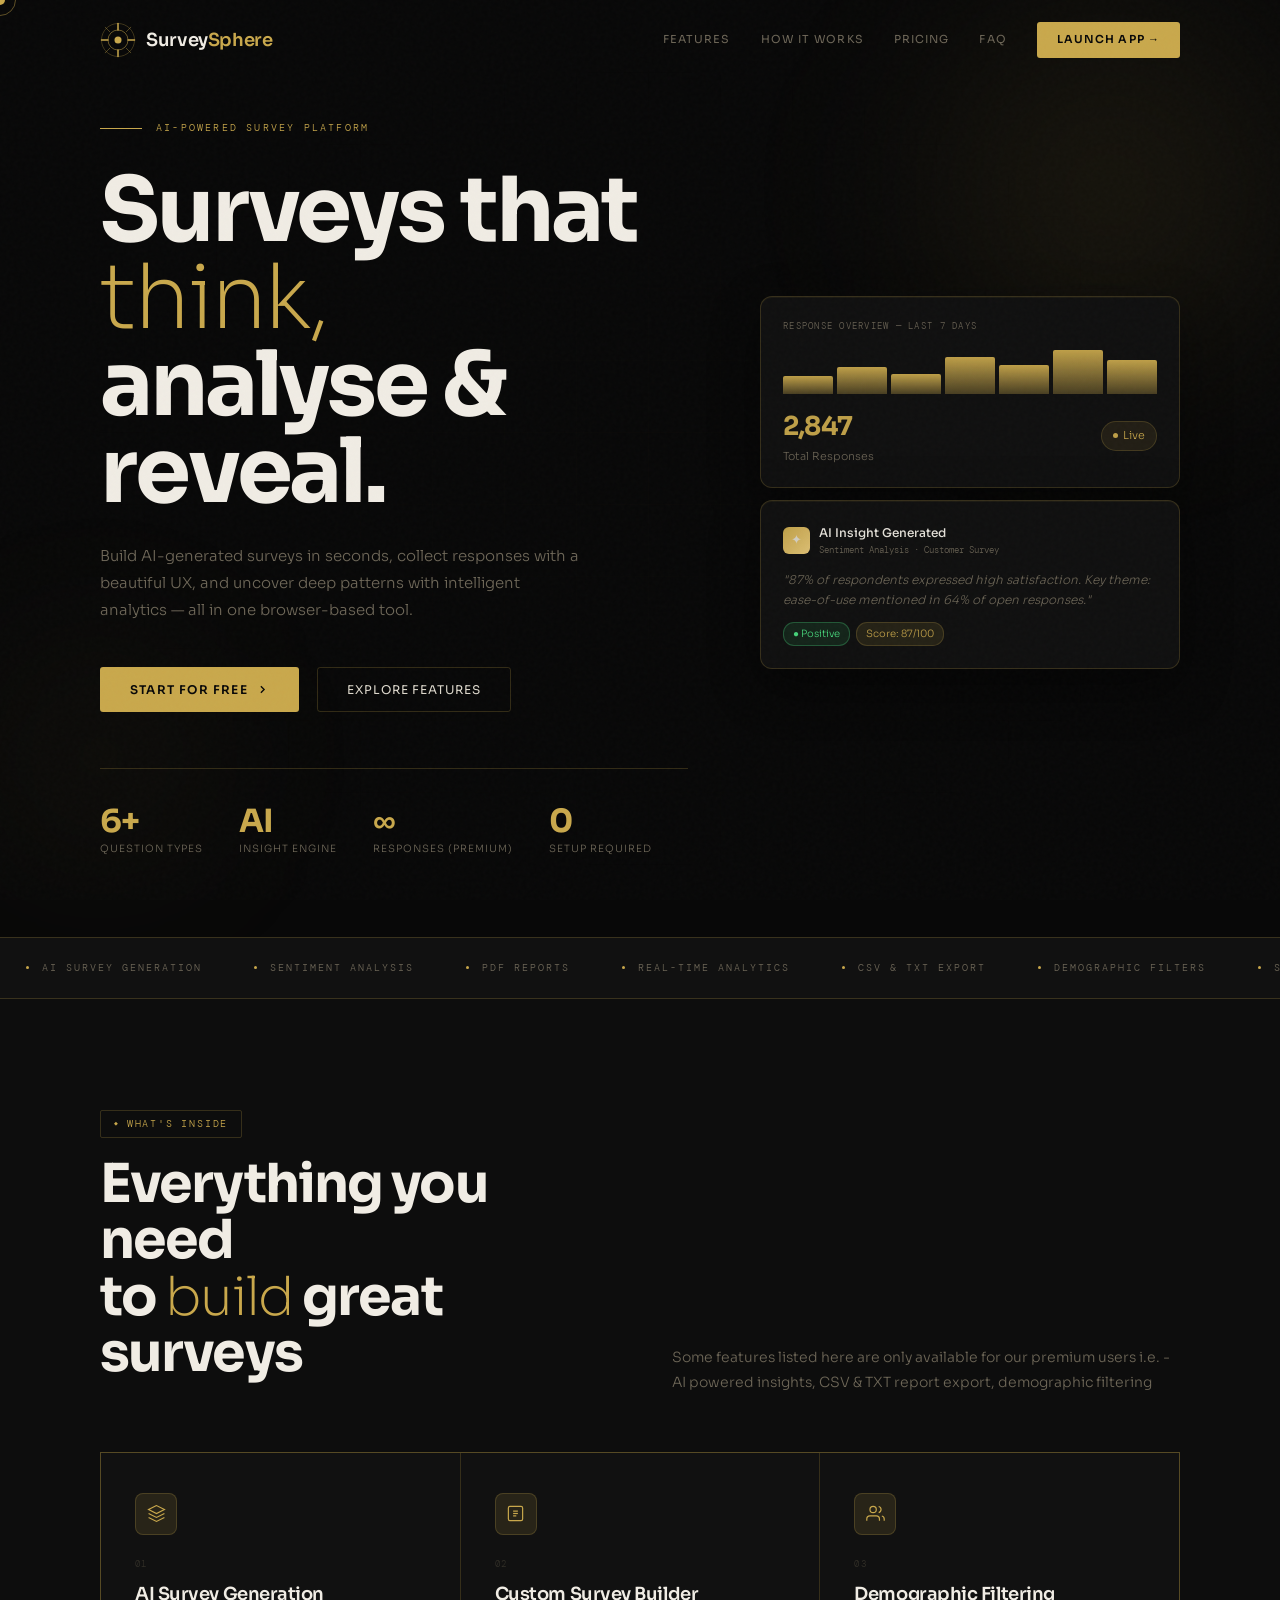
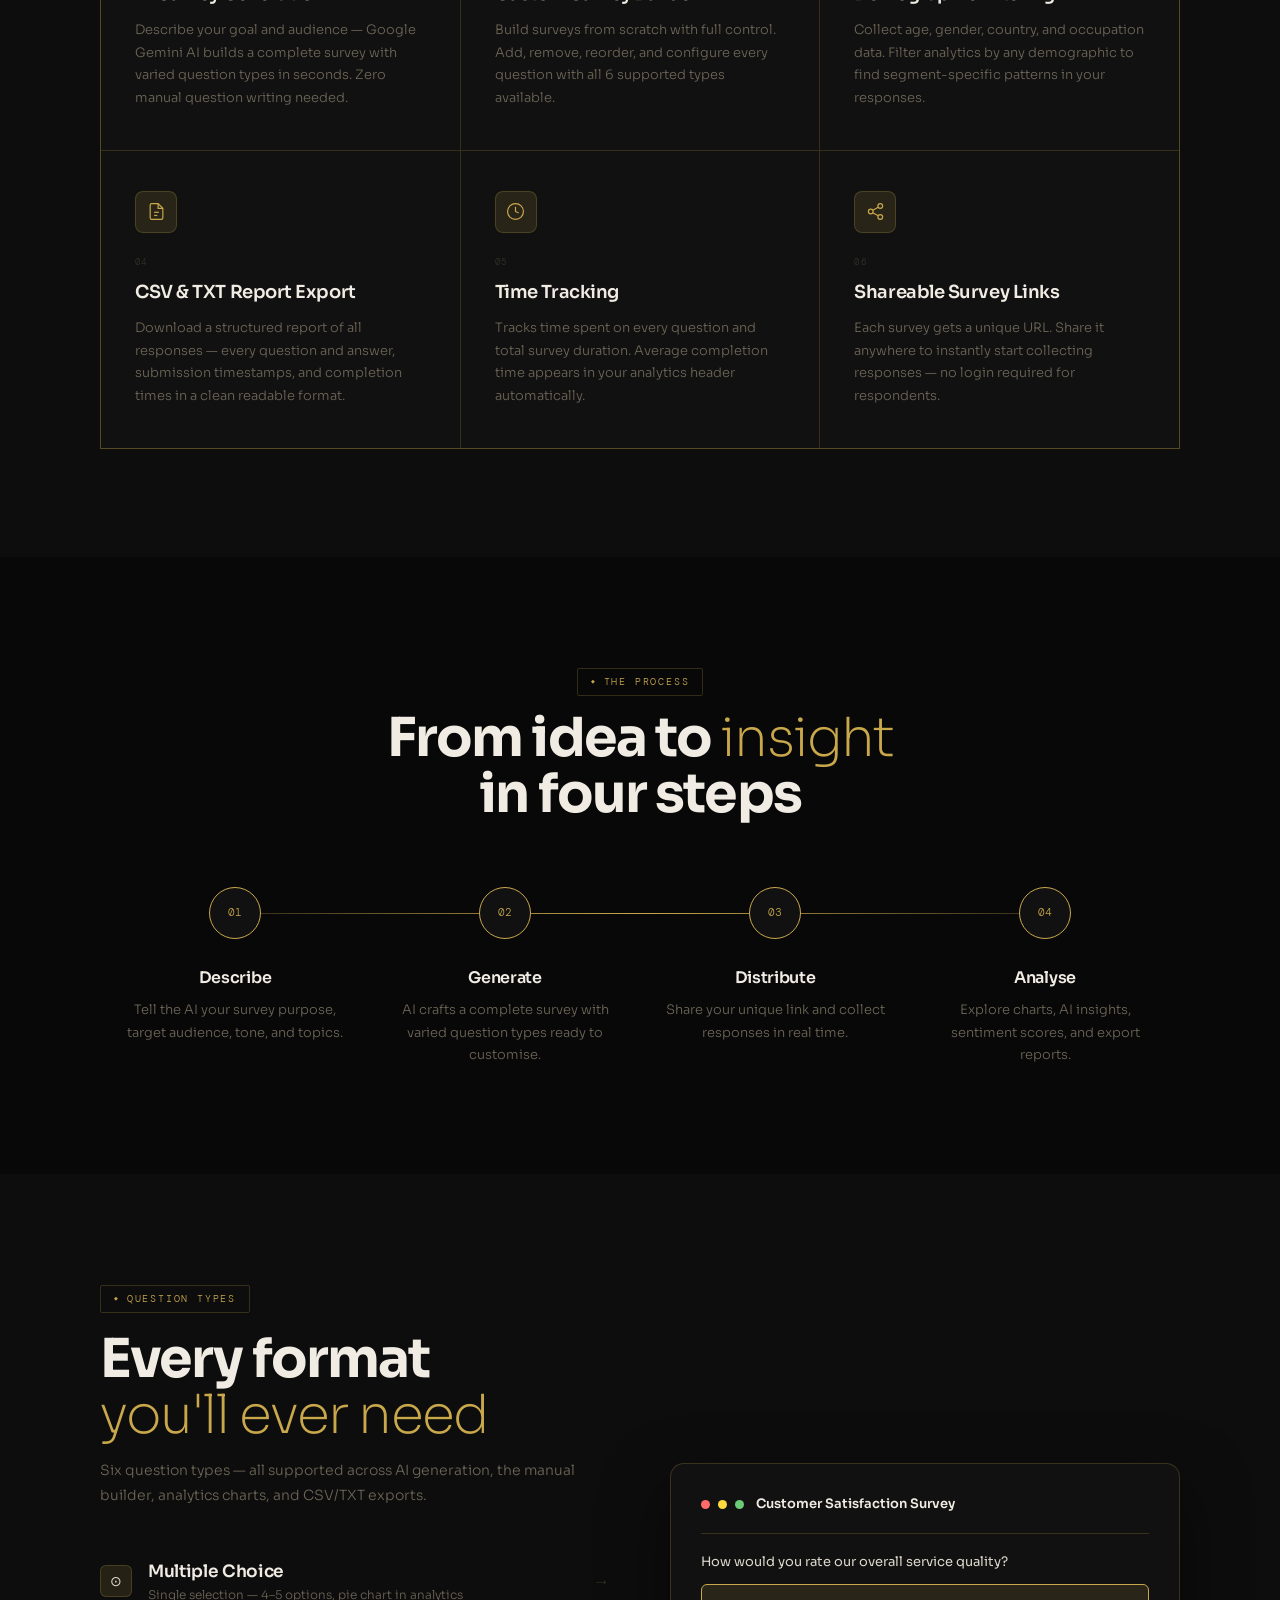
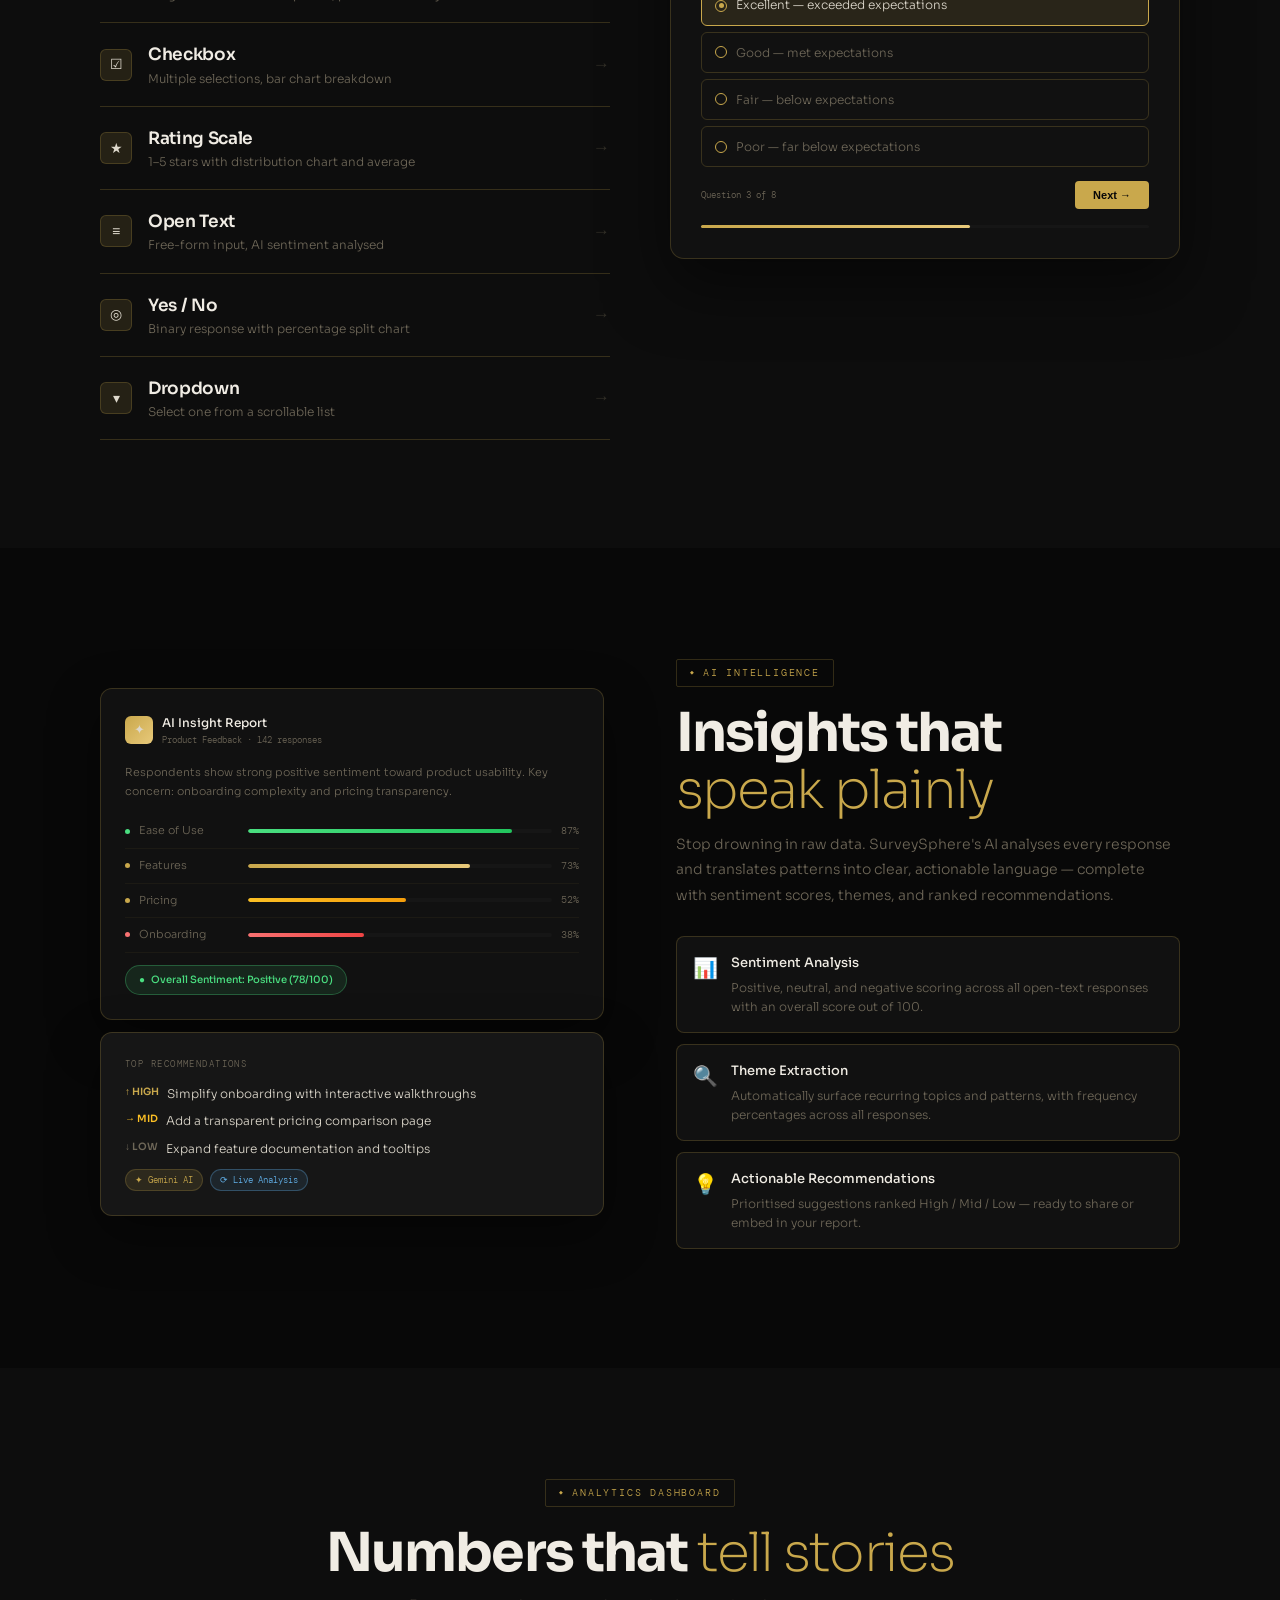
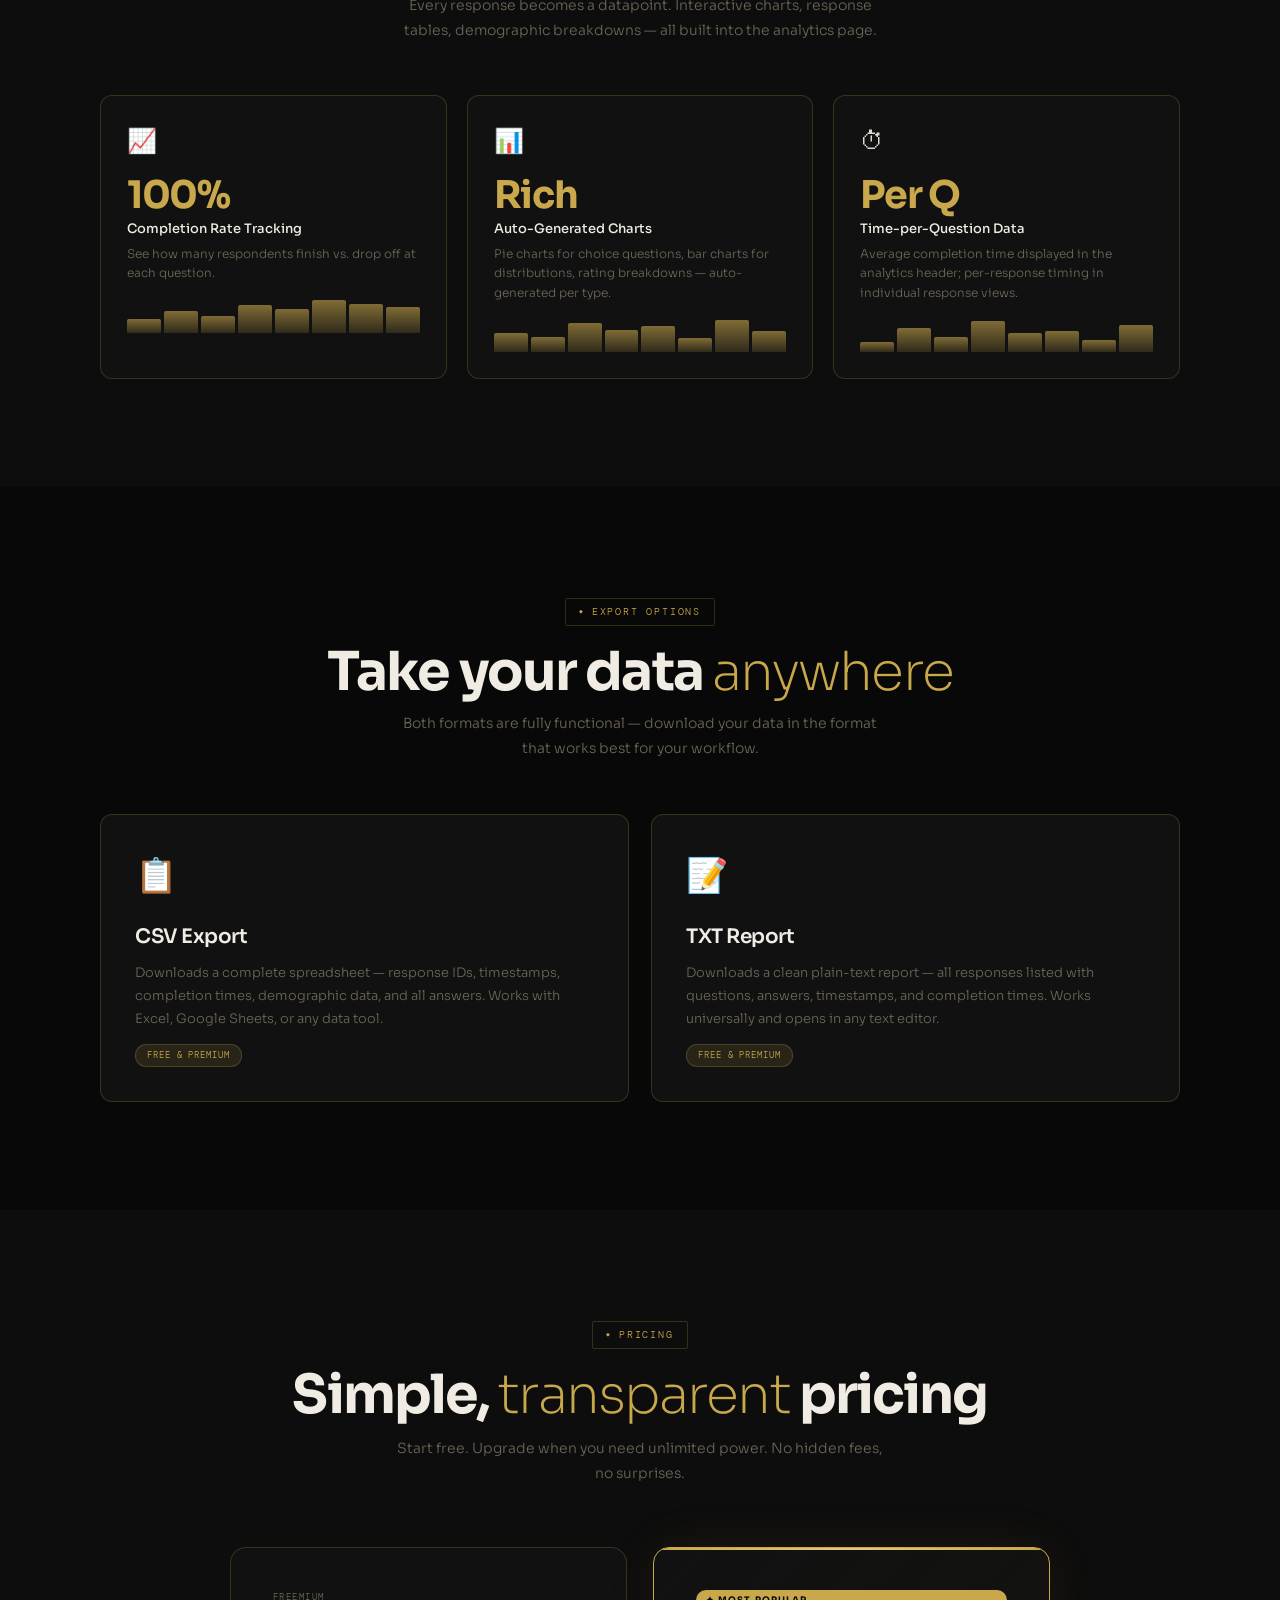
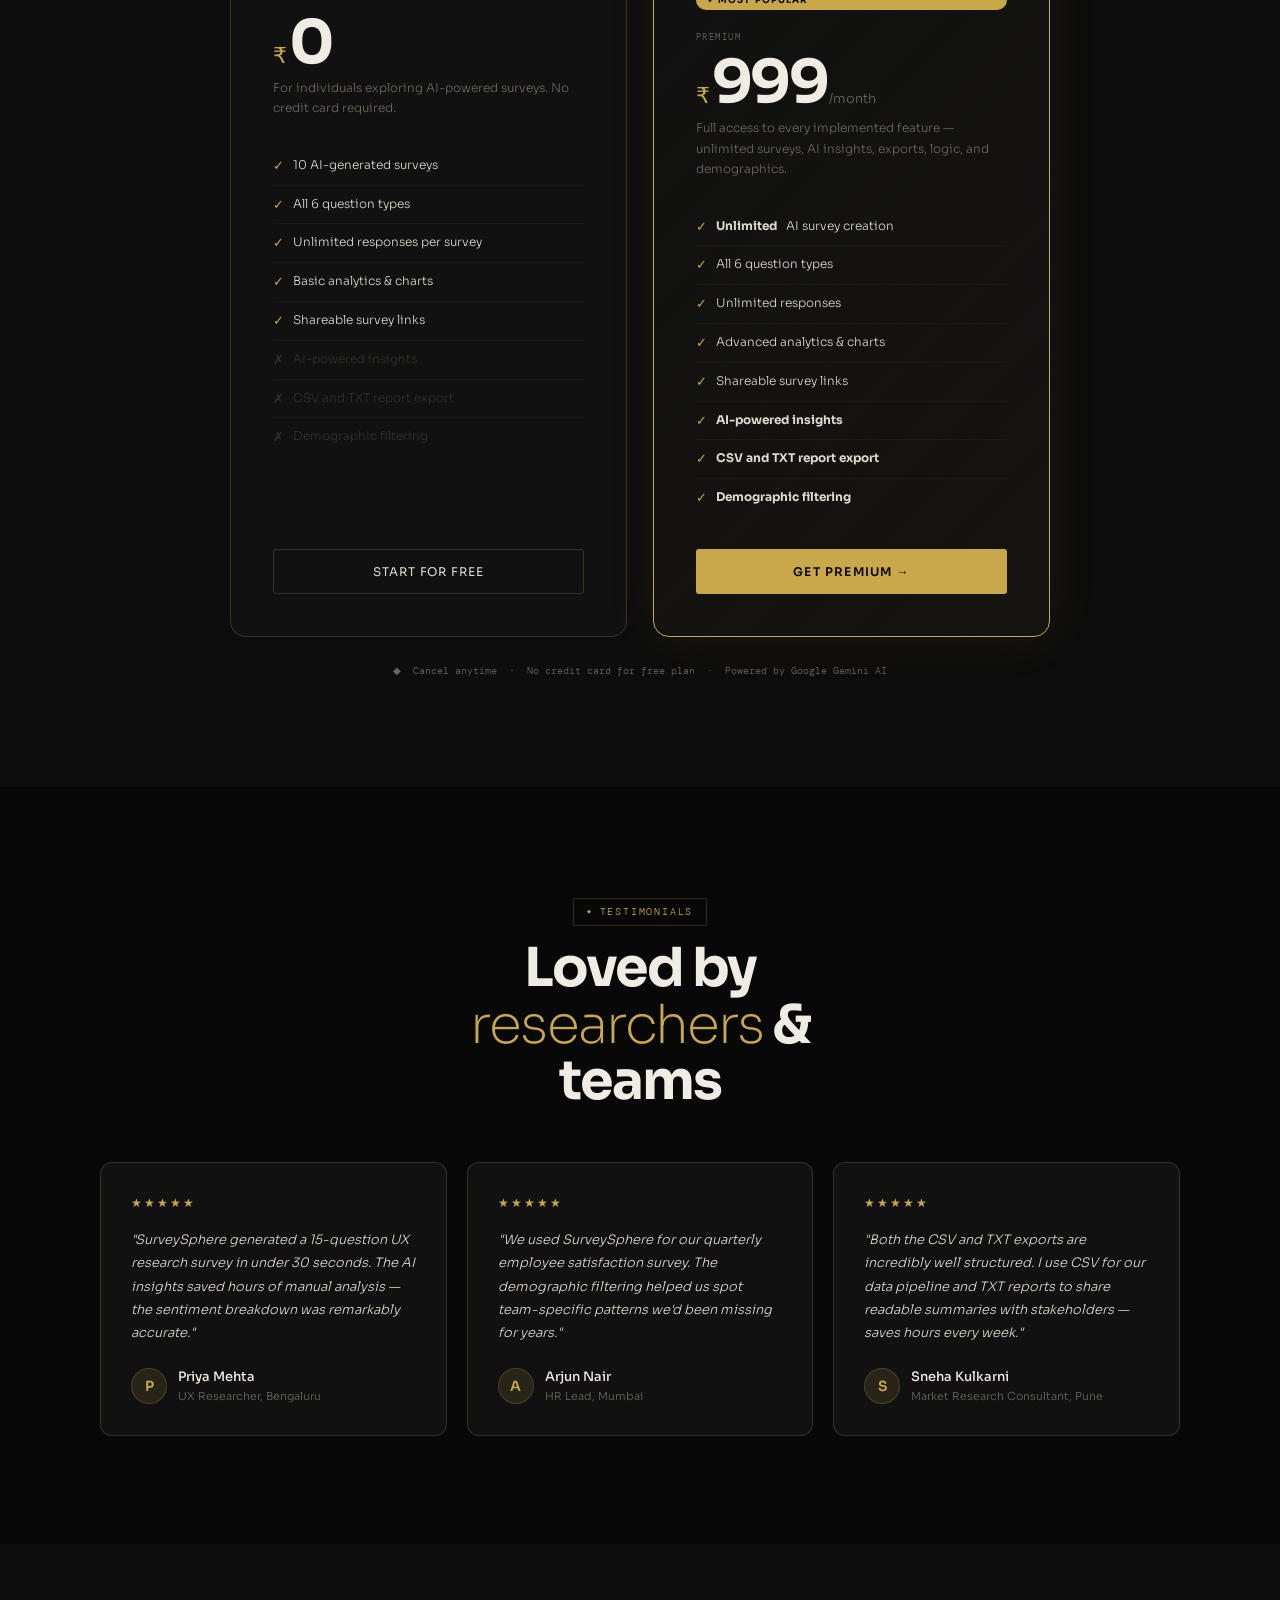
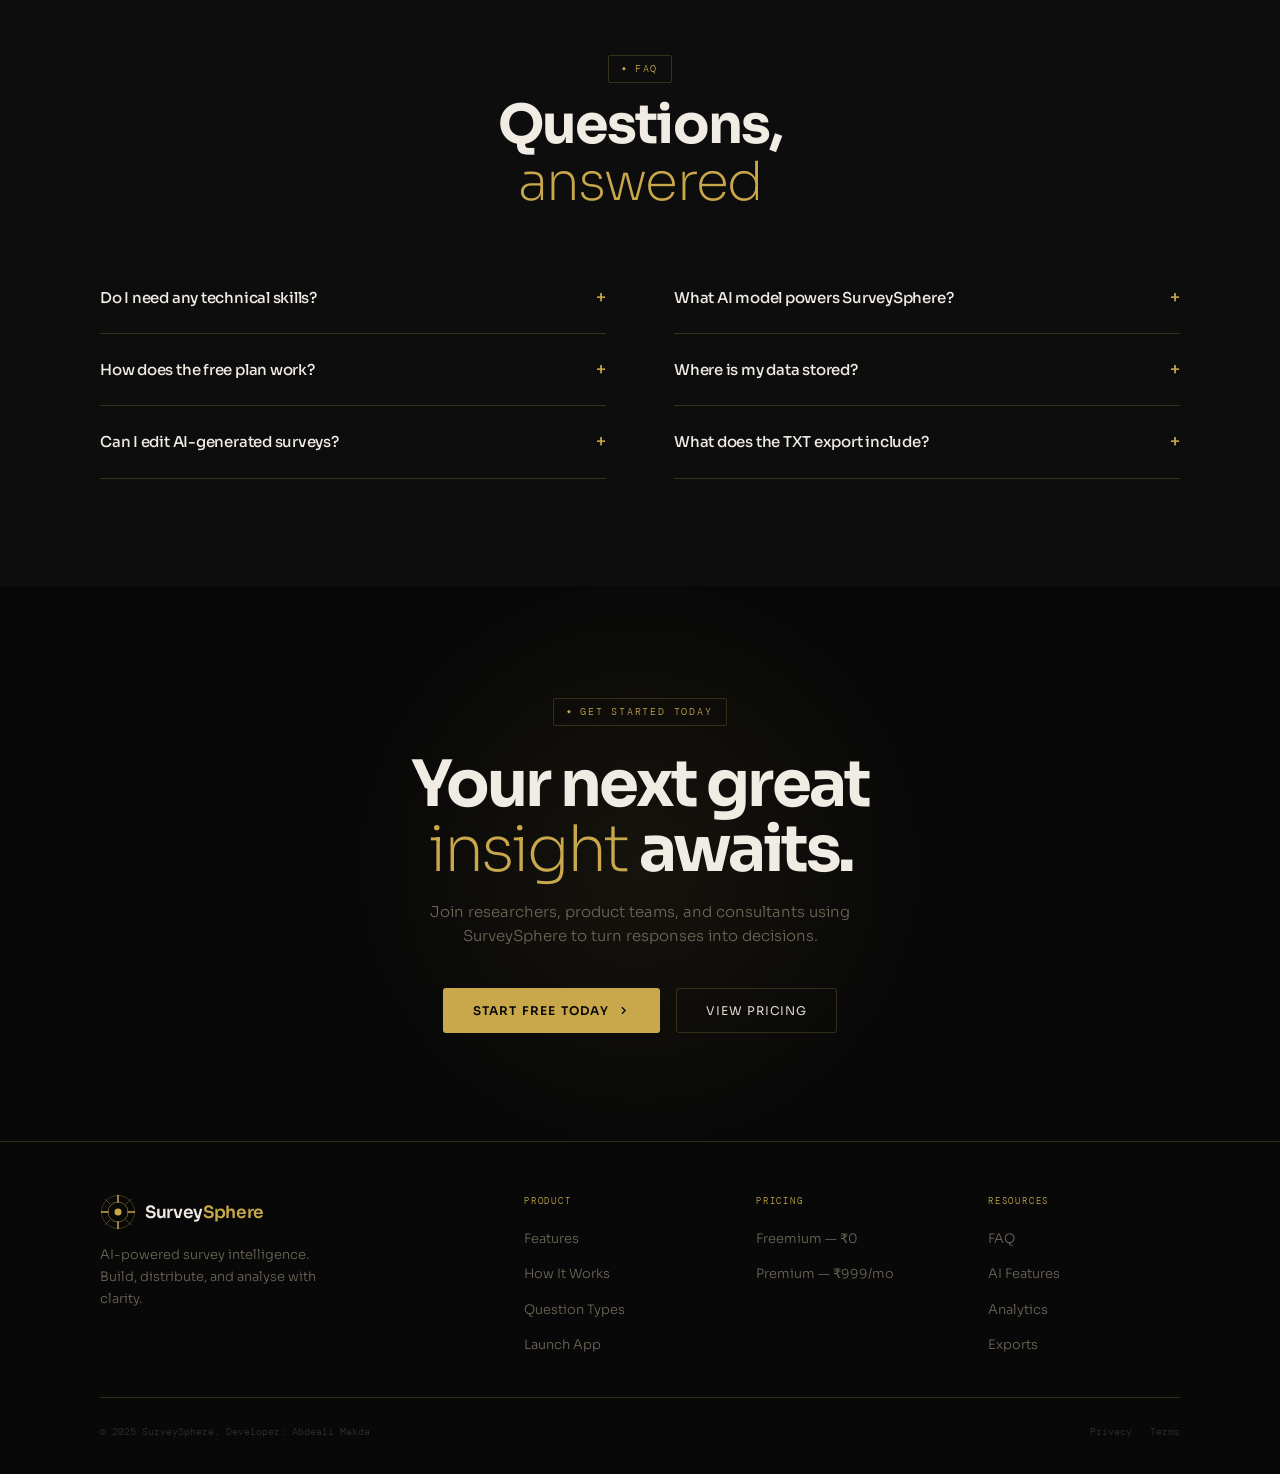
==== landing.html @ de00b8ee "final" ====
<!DOCTYPE html>
<!--
    ============================================================
    landing.html  —  SurveySphere Marketing Landing Page
    ============================================================
    Standalone marketing page (no JS dependencies from the app).
    Designed to communicate the product's value proposition.

    Includes:
      - Custom cursor (gold dot + ring that follows the mouse)
      - Noise texture overlay for depth
      - Nav bar with logo + CTA button
      - Hero section with animated headline + feature tags
      - Marquee ticker (scrolling feature highlights)
      - Feature grid (6 cards: Builder, AI, Analytics,
        Demographics, Templates, Export)
      - Pricing section (Free + Pro plans)
      - FAQ accordion
      - Footer

    All styles are inline within a <style> block.
    All interactivity is inline <script> at the bottom.
    ============================================================
-->
<html lang="en">
<head>
<meta charset="UTF-8"/>
<meta name="viewport" content="width=device-width, initial-scale=1.0"/>
<title>SurveySphere — AI-Powered Survey Intelligence</title>
<link rel="preconnect" href="https://fonts.googleapis.com"/>
<link rel="preconnect" href="https://fonts.gstatic.com" crossorigin/>
<link href="https://fonts.googleapis.com/css2?family=Sora:wght@200;300;400;500;600;700&family=DM+Mono:wght@300;400;500&display=swap" rel="stylesheet"/>
<style>
*, *::before, *::after { margin: 0; padding: 0; box-sizing: border-box; }
:root {
  --gold: #c9a84c;
  --gold-light: #e8c97a;
  --gold-dim: rgba(201,168,76,0.13);
  --gold-border: rgba(201,168,76,0.22);
  --black: #080808;
  --deep: #0d0d0d;
  --surface: #111111;
  --surface2: #161616;
  --text: #ddd8cc;
  --text-muted: #6e6758;
  --text-subtle: #333028;
  --white: #f0ece4;
  --font: 'Sora', sans-serif;
  --mono: 'DM Mono', monospace;
}
html { scroll-behavior: smooth; }
body { background:var(--black); color:var(--text); font-family:var(--font); font-weight:300; line-height:1.6; overflow-x:hidden; cursor:none; }

/* CURSOR */
#cur { position:fixed; top:0; left:0; width:10px; height:10px; background:var(--gold); border-radius:50%; pointer-events:none; z-index:10000; transform:translate(-50%,-50%); transition:width .25s,height .25s,background .25s; }
#ring { position:fixed; top:0; left:0; width:32px; height:32px; border:1px solid rgba(201,168,76,.45); border-radius:50%; pointer-events:none; z-index:9999; transform:translate(-50%,-50%); transition:width .3s,height .3s,border-color .3s; }
body.ch #cur { width:18px; height:18px; background:var(--gold-light); }
body.ch #ring { width:46px; height:46px; border-color:var(--gold); }
body.cc #cur { transform:translate(-50%,-50%) scale(.6); }
body::before { content:''; position:fixed; inset:0; background-image:url("data:image/svg+xml,%3Csvg viewBox='0 0 256 256' xmlns='http://www.w3.org/2000/svg'%3E%3Cfilter id='n'%3E%3CfeTurbulence type='fractalNoise' baseFrequency='.9' numOctaves='4' stitchTiles='stitch'/%3E%3C/filter%3E%3Crect width='100%25' height='100%25' filter='url(%23n)'/%3E%3C/svg%3E"); opacity:.022; pointer-events:none; z-index:9998; }
::-webkit-scrollbar{width:3px}::-webkit-scrollbar-track{background:var(--black)}::-webkit-scrollbar-thumb{background:var(--gold)}

/* UTILS */
.container { max-width:1160px; margin:0 auto; padding:0 40px; }
.tag { display:inline-flex; align-items:center; gap:7px; font-family:var(--mono); font-size:10px; letter-spacing:.18em; text-transform:uppercase; color:var(--gold); border:1px solid var(--gold-border); padding:5px 13px; border-radius:2px; }
.tag::before { content:'◆'; font-size:5px; }
.reveal { opacity:0; transform:translateY(28px); transition:opacity .75s ease,transform .75s ease; }
.reveal.v { opacity:1; transform:translateY(0); }
.rev-l { opacity:0; transform:translateX(-36px); transition:opacity .75s ease,transform .75s ease; }
.rev-l.v { opacity:1; transform:translateX(0); }
.rev-r { opacity:0; transform:translateX(36px); transition:opacity .75s ease,transform .75s ease; }
.rev-r.v { opacity:1; transform:translateX(0); }
.d1{transition-delay:.1s}.d2{transition-delay:.2s}.d3{transition-delay:.3s}.d4{transition-delay:.4s}.d5{transition-delay:.5s}

/* LOGO — single SVG used everywhere */
.logo-svg { width:36px; height:36px; flex-shrink:0; }

/* NAV */
nav { position:fixed; top:0; left:0; right:0; z-index:1000; padding:22px 0; transition:padding .4s,background .4s,border-color .4s; border-bottom:1px solid transparent; }
nav.sc { padding:14px 0; background:rgba(8,8,8,.93); backdrop-filter:blur(18px); border-bottom-color:var(--gold-border); }
.nav-in { display:flex; align-items:center; justify-content:space-between; }
.nav-logo { display:flex; align-items:center; gap:10px; text-decoration:none; }
.nav-brand { font-size:18px; font-weight:600; color:var(--white); letter-spacing:-.02em; }
.nav-brand .gold-part { color:var(--gold); }
.nav-links { display:flex; align-items:center; gap:30px; }
.nav-links a { font-size:11px; font-weight:400; letter-spacing:.1em; text-transform:uppercase; color:var(--text-muted); text-decoration:none; transition:color .3s; position:relative; }
.nav-links a::after { content:''; position:absolute; bottom:-3px; left:0; width:0; height:1px; background:var(--gold); transition:width .3s; }
.nav-links a:hover { color:var(--gold); }
.nav-links a:hover::after { width:100%; }
.nav-cta { font-size:11px!important; font-weight:600!important; color:var(--black)!important; background:var(--gold); padding:9px 20px; border-radius:3px; transition:background .3s,transform .2s!important; }
.nav-cta:hover { background:var(--gold-light)!important; transform:translateY(-1px); }
.nav-cta::after { display:none!important; }

/* BTNs */
.btn-p { display:inline-flex; align-items:center; gap:8px; background:var(--gold); color:var(--black); font-family:var(--font); font-size:12px; font-weight:600; letter-spacing:.1em; text-transform:uppercase; padding:13px 30px; border-radius:3px; text-decoration:none; border:none; cursor:none; transition:background .3s,transform .2s,box-shadow .3s; position:relative; overflow:hidden; }
.btn-p::before { content:''; position:absolute; inset:0; background:linear-gradient(135deg,transparent 40%,rgba(255,255,255,.15) 50%,transparent 60%); transform:translateX(-100%); transition:transform .5s; }
.btn-p:hover::before { transform:translateX(100%); }
.btn-p:hover { background:var(--gold-light); transform:translateY(-2px); box-shadow:0 10px 34px rgba(201,168,76,.27); }
.btn-g { display:inline-flex; align-items:center; gap:8px; background:transparent; color:var(--text); font-family:var(--font); font-size:12px; font-weight:400; letter-spacing:.08em; text-transform:uppercase; padding:12px 29px; border-radius:3px; text-decoration:none; border:1px solid var(--gold-border); cursor:none; transition:border-color .3s,color .3s,background .3s; }
.btn-g:hover { border-color:var(--gold); color:var(--gold); background:var(--gold-dim); }

/* HERO */
#hero { min-height:100vh; display:flex; align-items:center; padding:120px 0 80px; position:relative; overflow:hidden; }
.orb { position:absolute; border-radius:50%; filter:blur(80px); pointer-events:none; }
.orb1 { width:540px; height:540px; background:radial-gradient(circle,rgba(201,168,76,.11) 0%,transparent 70%); top:-80px; right:-100px; animation:fO 13s ease-in-out infinite; }
.orb2 { width:360px; height:360px; background:radial-gradient(circle,rgba(201,168,76,.06) 0%,transparent 70%); bottom:0; left:-80px; animation:fO 17s ease-in-out infinite reverse; }
.hgrid { position:absolute; inset:0; background-image:linear-gradient(rgba(201,168,76,.034) 1px,transparent 1px),linear-gradient(90deg,rgba(201,168,76,.034) 1px,transparent 1px); background-size:72px 72px; mask-image:radial-gradient(ellipse at center,rgba(0,0,0,.4) 0%,transparent 70%); }
@keyframes fO { 0%,100%{transform:translateY(0)}50%{transform:translateY(-34px)} }
@keyframes fUp { from{opacity:0;transform:translateY(26px)}to{opacity:1;transform:translateY(0)} }
@keyframes fRight { from{opacity:0;transform:translateX(26px)}to{opacity:.95;transform:translateX(0)} }

.hw { display:grid; grid-template-columns:1fr 420px; gap:72px; align-items:center; position:relative; z-index:1; width:100%; }
.h-ey { display:flex; align-items:center; gap:14px; margin-bottom:32px; opacity:0; animation:fUp .8s ease forwards .2s; }
.h-ey-line { width:42px; height:1px; background:var(--gold); }
.h-ey-t { font-family:var(--mono); font-size:10px; letter-spacing:.22em; text-transform:uppercase; color:var(--gold); }
.h-title { font-size:clamp(46px,7vw,90px); font-weight:700; line-height:.97; letter-spacing:-.035em; color:var(--white); margin-bottom:26px; opacity:0; animation:fUp .8s ease forwards .4s; }
.h-title .acc { color:var(--gold); font-weight:200; display:block; }
.h-sub { font-size:15px; font-weight:300; color:var(--text-muted); max-width:480px; line-height:1.8; margin-bottom:44px; opacity:0; animation:fUp .8s ease forwards .6s; }
.h-acts { display:flex; align-items:center; gap:18px; flex-wrap:wrap; opacity:0; animation:fUp .8s ease forwards .8s; }
.h-stats { display:flex; gap:36px; margin-top:56px; padding-top:36px; border-top:1px solid var(--gold-border); opacity:0; animation:fUp .8s ease forwards 1s; flex-wrap:wrap; }
.hs-num { font-size:32px; font-weight:700; color:var(--gold); line-height:1; letter-spacing:-.03em; }
.hs-label { font-size:10px; letter-spacing:.1em; text-transform:uppercase; color:var(--text-muted); margin-top:4px; }

/* HERO CARDS */
.hcards { opacity:0; animation:fRight .9s ease forwards .9s; }
.hc { background:var(--surface); border:1px solid var(--gold-border); border-radius:12px; padding:22px; margin-bottom:12px; box-shadow:0 18px 52px rgba(0,0,0,.5),inset 0 1px 0 rgba(201,168,76,.07); }
.hc-lbl { font-family:var(--mono); font-size:9px; letter-spacing:.14em; text-transform:uppercase; color:var(--text-muted); margin-bottom:13px; }
.hc-chart { display:flex; gap:4px; align-items:flex-end; height:48px; }
.cb { flex:1; border-radius:2px 2px 0 0; background:linear-gradient(180deg,var(--gold),rgba(201,168,76,.32)); animation:bG 1.4s ease forwards; transform-origin:bottom; }
@keyframes bG { from{transform:scaleY(0)}to{transform:scaleY(1)} }
.hc-row { display:flex; justify-content:space-between; align-items:center; margin-top:12px; }
.hc-val { font-size:26px; font-weight:700; color:var(--gold); letter-spacing:-.03em; }
.hc-s { font-size:11px; color:var(--text-muted); }
.lpill { display:inline-flex; align-items:center; gap:5px; background:rgba(201,168,76,.1); border:1px solid var(--gold-border); border-radius:20px; padding:5px 11px; font-size:11px; color:var(--gold); }
.ldot { width:5px; height:5px; background:var(--gold); border-radius:50%; animation:pulse 2s ease infinite; }
@keyframes pulse { 0%,100%{transform:scale(1);opacity:1}50%{transform:scale(1.5);opacity:.5} }
.hc-ai-h { display:flex; align-items:center; gap:9px; margin-bottom:13px; }
.spark { width:27px; height:27px; background:linear-gradient(135deg,var(--gold),var(--gold-light)); border-radius:6px; display:flex; align-items:center; justify-content:center; font-size:13px; }
.hc-at { font-size:12px; font-weight:500; color:var(--white); }
.hc-as { font-family:var(--mono); font-size:9px; color:var(--text-muted); }
.hc-q { font-size:12px; color:var(--text-muted); line-height:1.7; font-style:italic; }
.hc-tags { display:flex; gap:6px; margin-top:11px; }
.hct { padding:3px 9px; border-radius:11px; font-size:10px; }
.hct-g { background:rgba(74,222,128,.1); border:1px solid rgba(74,222,128,.3); color:#4ade80; }
.hct-y { background:var(--gold-dim); border:1px solid var(--gold-border); color:var(--gold); }

/* MARQUEE */
.mq { overflow:hidden; padding:22px 0; border-top:1px solid var(--gold-border); border-bottom:1px solid var(--gold-border); background:var(--surface); }
.mq-t { display:flex; animation:mq 22s linear infinite; white-space:nowrap; }
.mqi { display:inline-flex; align-items:center; gap:13px; padding:0 26px; font-family:var(--mono); font-size:10px; letter-spacing:.2em; text-transform:uppercase; color:var(--text-muted); }
.mqd { width:3px; height:3px; background:var(--gold); border-radius:50%; }
@keyframes mq { from{transform:translateX(0)}to{transform:translateX(-50%)} }

/* SECTION */
section { padding:108px 0; }
.st { font-size:clamp(32px,4.2vw,56px); font-weight:700; line-height:1.05; letter-spacing:-.035em; color:var(--white); margin-bottom:14px; }
.st em { font-style:normal; color:var(--gold); font-weight:200; }
.sd { font-size:14px; font-weight:300; color:var(--text-muted); max-width:500px; line-height:1.8; }

/* FEATURES — 6 cards, 3×2, no empty cell */
#features { background:var(--deep); }
.feat-hdr { display:grid; grid-template-columns:1fr 1fr; gap:64px; align-items:end; margin-bottom:56px; }
.feat-grid { display:grid; grid-template-columns:repeat(3,1fr); gap:1px; background:var(--gold-border); border:1px solid var(--gold-border); }
.fc { background:var(--surface); padding:40px 34px; transition:background .3s; position:relative; overflow:hidden; }
.fc::before { content:''; position:absolute; top:0; left:0; right:0; height:2px; background:linear-gradient(90deg,transparent,var(--gold),transparent); transform:scaleX(0); transition:transform .4s; }
.fc:hover { background:var(--surface2); }
.fc:hover::before { transform:scaleX(1); }
.fc-icon { width:42px; height:42px; margin-bottom:22px; background:var(--gold-dim); border:1px solid var(--gold-border); border-radius:8px; display:flex; align-items:center; justify-content:center; color:var(--gold); transition:background .3s,border-color .3s; }
.fc:hover .fc-icon { background:rgba(201,168,76,.2); border-color:var(--gold); }
.fc-num { font-family:var(--mono); font-size:9px; letter-spacing:.16em; color:var(--text-subtle); margin-bottom:9px; }
.fc-title { font-size:18px; font-weight:600; letter-spacing:-.025em; color:var(--white); margin-bottom:10px; }
.fc-desc { font-size:13px; font-weight:300; color:var(--text-muted); line-height:1.75; }

/* HOW */
#how { background:var(--black); }
.steps { display:grid; grid-template-columns:repeat(4,1fr); margin-top:64px; position:relative; }
.steps::before { content:''; position:absolute; top:26px; left:12.5%; right:12.5%; height:1px; background:linear-gradient(90deg,var(--gold-border),var(--gold),var(--gold-border)); }
.step { padding:0 18px; text-align:center; }
.snw { display:flex; justify-content:center; margin-bottom:26px; position:relative; z-index:1; }
.sn { width:52px; height:52px; border-radius:50%; background:var(--surface); border:1px solid var(--gold); display:flex; align-items:center; justify-content:center; font-family:var(--mono); font-size:11px; color:var(--gold); transition:background .3s,box-shadow .3s; }
.step:hover .sn { background:var(--gold); color:var(--black); box-shadow:0 0 26px rgba(201,168,76,.4); }
.s-t { font-size:16px; font-weight:600; letter-spacing:-.02em; color:var(--white); margin-bottom:9px; }
.s-d { font-size:13px; font-weight:300; color:var(--text-muted); line-height:1.7; }

/* QUESTION TYPES */
#types { background:var(--deep); }
.tg { display:grid; grid-template-columns:1fr 1fr; gap:60px; align-items:center; }
.tlist { display:flex; flex-direction:column; }
.ti { display:flex; align-items:center; gap:16px; padding:18px 0; border-bottom:1px solid var(--gold-border); cursor:none; transition:padding-left .3s; }
.ti:hover { padding-left:8px; }
.ti-b { width:32px; height:32px; border-radius:6px; flex-shrink:0; background:var(--gold-dim); border:1px solid var(--gold-border); display:flex; align-items:center; justify-content:center; font-size:14px; }
.ti-n { font-size:17px; font-weight:600; letter-spacing:-.02em; color:var(--white); }
.ti-s { font-size:12px; font-weight:300; color:var(--text-muted); }
.ti-a { margin-left:auto; color:var(--text-subtle); transition:color .3s,transform .3s; font-size:17px; }
.ti:hover .ti-a { color:var(--gold); transform:translateX(4px); }
.mock { background:var(--surface); border:1px solid var(--gold-border); border-radius:14px; padding:30px; box-shadow:0 26px 64px rgba(0,0,0,.5); }
.mh { display:flex; align-items:center; gap:8px; margin-bottom:18px; padding-bottom:18px; border-bottom:1px solid var(--gold-border); }
.md { width:9px; height:9px; border-radius:50%; }
.mt-title { font-size:13px; font-weight:600; color:var(--white); margin-left:4px; }
.mq-t2 { font-size:13px; color:var(--text); margin-bottom:12px; font-weight:400; }
.mo { display:flex; align-items:center; gap:9px; padding:10px 13px; border-radius:6px; margin-bottom:6px; border:1px solid var(--gold-border); font-size:12px; color:var(--text-muted); transition:all .3s; }
.mo.ac { border-color:var(--gold); background:var(--gold-dim); color:var(--text); }
.mr { width:12px; height:12px; border-radius:50%; border:1.5px solid var(--gold); flex-shrink:0; display:flex; align-items:center; justify-content:center; }
.mr.ck::after { content:''; width:5px; height:5px; background:var(--gold); border-radius:50%; }
.mft { display:flex; justify-content:space-between; align-items:center; margin-top:14px; }
.mp { font-family:var(--mono); font-size:9px; color:var(--text-muted); }
.mn { background:var(--gold); color:var(--black); border:none; padding:8px 18px; border-radius:4px; font-size:11px; font-weight:600; cursor:none; }
.mbar { height:3px; background:var(--surface2); border-radius:2px; margin-top:16px; }
.mfill { height:100%; width:60%; background:linear-gradient(90deg,var(--gold),var(--gold-light)); border-radius:2px; animation:pA 3s ease-in-out infinite; }
@keyframes pA { 0%,100%{width:36%}50%{width:76%} }

/* AI */
#ai { background:var(--black); }
.aig { display:grid; grid-template-columns:1fr 1fr; gap:72px; align-items:center; }
.aic { background:var(--surface); border:1px solid var(--gold-border); border-radius:12px; padding:24px; box-shadow:0 18px 52px rgba(0,0,0,.42); margin-bottom:12px; }
.aich { display:flex; align-items:center; gap:9px; margin-bottom:16px; }
.spk { width:28px; height:28px; background:linear-gradient(135deg,var(--gold),var(--gold-light)); border-radius:6px; display:flex; align-items:center; justify-content:center; font-size:13px; }
.act { font-size:12px; font-weight:500; color:var(--white); }
.acs { font-family:var(--mono); font-size:9px; color:var(--text-muted); }
.ir { display:flex; align-items:center; gap:9px; padding:8px 0; border-bottom:1px solid rgba(201,168,76,.06); font-size:11px; color:var(--text-muted); }
.ir:last-of-type { border-bottom:none; }
.id { width:5px; height:5px; border-radius:50%; flex-shrink:0; }
.id.p{background:#4ade80}.id.n{background:var(--gold)}.id.r{background:#f87171}
.ib { flex:1; height:4px; background:var(--surface2); border-radius:2px; overflow:hidden; }
.if { height:100%; border-radius:2px; animation:iG 2s ease forwards; }
@keyframes iG { from{width:0} }
.sb { display:inline-flex; align-items:center; gap:6px; padding:6px 13px; border-radius:18px; font-size:10px; font-weight:500; background:rgba(74,222,128,.1); border:1px solid rgba(74,222,128,.3); color:#4ade80; margin-top:12px; }
.ab-row { display:flex; gap:7px; margin-top:11px; flex-wrap:wrap; }
.ab { padding:3px 9px; border-radius:11px; font-family:var(--mono); font-size:9px; }
.ab-y { background:var(--gold-dim); border:1px solid var(--gold-border); color:var(--gold); }
.ab-b { background:rgba(99,179,237,.1); border:1px solid rgba(99,179,237,.3); color:#63b3ed; }
.afr { display:flex; gap:13px; align-items:flex-start; padding:16px; background:var(--surface); border:1px solid var(--gold-border); border-radius:8px; margin-bottom:11px; }
.afe { font-size:20px; flex-shrink:0; }
.aft { font-size:13px; font-weight:500; color:var(--white); margin-bottom:4px; }
.afd { font-size:12px; font-weight:300; color:var(--text-muted); }

/* ANALYTICS */
#analytics { background:var(--deep); }
.ang { display:grid; grid-template-columns:repeat(3,1fr); gap:20px; margin-top:52px; }
.anc { background:var(--surface); border:1px solid var(--gold-border); border-radius:12px; padding:26px; position:relative; overflow:hidden; transition:transform .3s,box-shadow .3s; }
.anc::after { content:''; position:absolute; bottom:0; left:0; right:0; height:2px; background:linear-gradient(90deg,var(--gold),var(--gold-light)); transform:scaleX(0); transform-origin:left; transition:transform .4s; }
.anc:hover { transform:translateY(-4px); box-shadow:0 16px 48px rgba(0,0,0,.38); }
.anc:hover::after { transform:scaleX(1); }
.an-ico { font-size:24px; margin-bottom:16px; }
.an-num { font-size:38px; font-weight:700; color:var(--gold); line-height:1; margin-bottom:5px; letter-spacing:-.035em; }
.an-lbl { font-size:13px; font-weight:500; color:var(--white); margin-bottom:4px; }
.an-sub { font-size:12px; font-weight:300; color:var(--text-muted); }
.mc { display:flex; gap:3px; align-items:flex-end; height:34px; margin-top:16px; }
.mb { flex:1; border-radius:2px 2px 0 0; background:linear-gradient(180deg,var(--gold),rgba(201,168,76,.28)); opacity:.6; min-height:3px; }

/* EXPORT */
#export { background:var(--black); }
.exg { display:grid; grid-template-columns:1fr 1fr; gap:22px; margin-top:52px; }
.exc { background:var(--surface); border:1px solid var(--gold-border); border-radius:12px; padding:34px; transition:border-color .3s,transform .3s; }
.exc:hover { border-color:var(--gold); transform:translateY(-3px); }
.ex-ico { font-size:34px; margin-bottom:18px; }
.ex-t { font-size:20px; font-weight:600; letter-spacing:-.025em; color:var(--white); margin-bottom:9px; }
.ex-d { font-size:13px; font-weight:300; color:var(--text-muted); line-height:1.75; }
.ex-tag { display:inline-block; margin-top:14px; padding:3px 11px; background:var(--gold-dim); border:1px solid var(--gold-border); border-radius:11px; font-family:var(--mono); font-size:9px; color:var(--gold); letter-spacing:.1em; }

/* PRICING */
#pricing { background:var(--deep); }
.prh { text-align:center; margin-bottom:60px; }
.prg { display:grid; grid-template-columns:1fr 1fr; gap:26px; max-width:820px; margin:0 auto; }
.prc { background:var(--surface); border:1px solid var(--gold-border); border-radius:16px; padding:42px; position:relative; overflow:hidden; transition:transform .3s,box-shadow .3s; display:flex; flex-direction:column; }
.prc:hover { transform:translateY(-5px); box-shadow:0 24px 64px rgba(0,0,0,.42); }
.prc.ft { border-color:var(--gold); background:linear-gradient(135deg,var(--surface) 0%,rgba(201,168,76,.04) 100%); box-shadow:0 0 52px rgba(201,168,76,.08); }
.prc.ft::before { content:''; position:absolute; top:0; left:0; right:0; height:2px; background:linear-gradient(90deg,var(--gold),var(--gold-light),var(--gold)); }
.pr-badge { display:inline-flex; align-items:center; gap:5px; background:var(--gold); color:var(--black); font-size:9px; font-weight:700; letter-spacing:.12em; text-transform:uppercase; padding:3px 10px; border-radius:20px; margin-bottom:20px; }
.pr-plan { font-family:var(--mono); font-size:9px; letter-spacing:.16em; text-transform:uppercase; color:var(--text-muted); margin-bottom:9px; }
.pr-price { display:flex; align-items:baseline; gap:2px; margin-bottom:5px; }
.pr-c { font-size:22px; font-weight:300; color:var(--gold); }
.pr-a { font-size:60px; font-weight:700; color:var(--white); line-height:1; letter-spacing:-.045em; }
.pr-p { font-size:13px; color:var(--text-muted); font-weight:300; }
.pr-d { font-size:12px; font-weight:300; color:var(--text-muted); margin-bottom:28px; line-height:1.7; }
.prl { list-style:none; margin-bottom:32px; flex:1; }
.prl li { display:flex; align-items:flex-start; gap:9px; font-size:12px; font-weight:300; color:var(--text); padding:8px 0; border-bottom:1px solid rgba(201,168,76,.05); }
.prl li:last-child { border-bottom:none; }
.ck { color:var(--gold); font-size:13px; flex-shrink:0; margin-top:1px; }
.cx { color:var(--text-subtle); font-size:13px; flex-shrink:0; margin-top:1px; }
.prc .btn-p,.prc .btn-g { width:100%; justify-content:center; }
.pr-note { text-align:center; margin-top:26px; font-family:var(--mono); font-size:10px; color:var(--text-muted); }

/* TESTIMONIALS */
#testimonials { background:var(--black); }
.testg { display:grid; grid-template-columns:repeat(3,1fr); gap:20px; margin-top:52px; }
.testc { background:var(--surface); border:1px solid var(--gold-border); border-radius:12px; padding:30px; transition:border-color .3s,transform .3s; }
.testc:hover { border-color:var(--gold); transform:translateY(-3px); }
.stars { display:flex; gap:2px; margin-bottom:16px; }
.star { color:var(--gold); font-size:12px; }
.test-t { font-size:13px; font-weight:300; color:var(--text); line-height:1.8; margin-bottom:22px; font-style:italic; }
.test-a { display:flex; align-items:center; gap:11px; }
.ta-av { width:36px; height:36px; border-radius:50%; background:var(--gold-dim); border:1px solid var(--gold-border); display:flex; align-items:center; justify-content:center; font-size:14px; font-weight:600; color:var(--gold); flex-shrink:0; }
.ta-n { font-size:13px; font-weight:500; color:var(--white); }
.ta-r { font-size:11px; font-weight:300; color:var(--text-muted); }

/* FAQ */
#faq { background:var(--deep); }
.faqg { display:grid; grid-template-columns:1fr 1fr; gap:0 68px; margin-top:52px; }
.fi { border-bottom:1px solid var(--gold-border); padding:22px 0; cursor:none; }
.fq { display:flex; align-items:center; justify-content:space-between; font-size:15px; font-weight:500; letter-spacing:-.015em; color:var(--white); transition:color .3s; }
.fi:hover .fq { color:var(--gold); }
.fqic { font-size:17px; color:var(--gold); transition:transform .3s; flex-shrink:0; }
.fa { font-size:13px; font-weight:300; color:var(--text-muted); line-height:1.8; max-height:0; overflow:hidden; transition:max-height .4s ease,margin-top .3s; }
.fi.op .fa { max-height:200px; margin-top:12px; }
.fi.op .fqic { transform:rotate(45deg); }

/* CTA */
#cta { background:var(--black); text-align:center; position:relative; overflow:hidden; }
#cta::before { content:''; position:absolute; top:50%; left:50%; transform:translate(-50%,-50%); width:680px; height:680px; border-radius:50%; background:radial-gradient(circle,rgba(201,168,76,.07) 0%,transparent 60%); pointer-events:none; }
.cta-in { position:relative; z-index:1; }
.cta-t { font-size:clamp(38px,5vw,76px); font-weight:700; letter-spacing:-.045em; color:var(--white); margin-bottom:18px; line-height:1.02; }
.cta-t em { font-style:normal; color:var(--gold); font-weight:200; }
.cta-s { font-size:15px; font-weight:300; color:var(--text-muted); margin-bottom:40px; max-width:420px; margin-left:auto; margin-right:auto; }
.cta-acts { display:flex; justify-content:center; gap:16px; flex-wrap:wrap; }

/* FOOTER */
footer { background:var(--black); border-top:1px solid var(--gold-border); padding:52px 0 34px; }
.ftg { display:grid; grid-template-columns:2fr 1fr 1fr 1fr; gap:40px; margin-bottom:40px; }
.ft-logo { display:flex; align-items:center; gap:9px; margin-bottom:14px; }
.ft-brand { font-size:17px; font-weight:600; color:var(--white); letter-spacing:-.02em; }
.ft-brand .gold-part { color:var(--gold); }
.ft-tl { font-size:13px; font-weight:300; color:var(--text-muted); line-height:1.7; max-width:230px; }
.ft-ct { font-family:var(--mono); font-size:9px; letter-spacing:.2em; text-transform:uppercase; color:var(--gold); margin-bottom:16px; }
.ft-l { list-style:none; display:flex; flex-direction:column; gap:10px; }
.ft-l a { font-size:13px; font-weight:300; color:var(--text-muted); text-decoration:none; transition:color .3s; }
.ft-l a:hover { color:var(--gold); }
.ft-bt { padding-top:26px; border-top:1px solid var(--gold-border); display:flex; justify-content:space-between; align-items:center; }
.ft-cp { font-family:var(--mono); font-size:10px; color:var(--text-subtle); }
.ft-le { display:flex; gap:18px; }
.ft-le a { font-family:var(--mono); font-size:10px; color:var(--text-subtle); text-decoration:none; transition:color .3s; }
.ft-le a:hover { color:var(--gold); }

@media(max-width:900px){
  .container{padding:0 20px}
  .hw{grid-template-columns:1fr}
  .hcards{display:none}
  .feat-hdr{grid-template-columns:1fr;gap:18px}
  .feat-grid{grid-template-columns:1fr}
  .steps{grid-template-columns:1fr 1fr;gap:40px}
  .steps::before{display:none}
  .tg{grid-template-columns:1fr}
  .aig{grid-template-columns:1fr}
  .ang{grid-template-columns:1fr}
  .exg{grid-template-columns:1fr}
  .prg{grid-template-columns:1fr;max-width:380px}
  .testg{grid-template-columns:1fr}
  .faqg{grid-template-columns:1fr}
  .ftg{grid-template-columns:1fr 1fr}
  nav .nav-links{display:none}
  .h-stats{gap:20px}
}
</style>
</head>
<body>
<div id="cur"></div>
<div id="ring"></div>

<!-- ── NAV ── -->
<nav id="nav">
  <div class="container">
    <div class="nav-in">
      <a href="#" class="nav-logo">
        <svg class="logo-svg" viewBox="0 0 36 36" fill="none">
          <circle cx="18" cy="18" r="16.5" stroke="rgba(201,168,76,0.28)" stroke-width="1"/>
          <circle cx="18" cy="18" r="10" stroke="rgba(201,168,76,0.5)" stroke-width="1"/>
          <circle cx="18" cy="18" r="3.5" fill="#c9a84c"/>
          <line x1="18" y1="1.5" x2="18" y2="8" stroke="#c9a84c" stroke-width="1.5" stroke-linecap="round"/>
          <line x1="18" y1="28" x2="18" y2="34.5" stroke="#c9a84c" stroke-width="1.5" stroke-linecap="round"/>
          <line x1="1.5" y1="18" x2="8" y2="18" stroke="#c9a84c" stroke-width="1.5" stroke-linecap="round"/>
          <line x1="28" y1="18" x2="34.5" y2="18" stroke="#c9a84c" stroke-width="1.5" stroke-linecap="round"/>
          <line x1="5.2" y1="5.2" x2="9.8" y2="9.8" stroke="rgba(201,168,76,0.38)" stroke-width="1" stroke-linecap="round"/>
          <line x1="26.2" y1="26.2" x2="30.8" y2="30.8" stroke="rgba(201,168,76,0.38)" stroke-width="1" stroke-linecap="round"/>
          <line x1="30.8" y1="5.2" x2="26.2" y2="9.8" stroke="rgba(201,168,76,0.38)" stroke-width="1" stroke-linecap="round"/>
          <line x1="9.8" y1="26.2" x2="5.2" y2="30.8" stroke="rgba(201,168,76,0.38)" stroke-width="1" stroke-linecap="round"/>
        </svg>
        <span class="nav-brand">Survey<span class="gold-part">Sphere</span></span>
      </a>
      <div class="nav-links">
        <a href="#features">Features</a>
        <a href="#how">How It Works</a>
        <a href="#pricing">Pricing</a>
        <a href="#faq">FAQ</a>
        <a href="index.html" class="nav-cta">Launch App →</a>
      </div>
    </div>
  </div>
</nav>

<!-- ── HERO ── -->
<section id="hero">
  <div class="orb orb1"></div>
  <div class="orb orb2"></div>
  <div class="hgrid"></div>
  <div class="container">
    <div class="hw">
      <div>
        <div class="h-ey"><div class="h-ey-line"></div><span class="h-ey-t">AI-Powered Survey Platform</span></div>
        <h1 class="h-title">Surveys that<br/><span class="acc">think,</span>analyse &amp; reveal.</h1>
        <p class="h-sub">Build AI-generated surveys in seconds, collect responses with a beautiful UX, and uncover deep patterns with intelligent analytics — all in one browser-based tool.</p>
        <div class="h-acts">
          <a href="index.html" class="btn-p">Start for Free <svg width="13" height="13" viewBox="0 0 24 24" fill="none" stroke="currentColor" stroke-width="2.5"><polyline points="9 18 15 12 9 6"/></svg></a>
          <a href="#features" class="btn-g">Explore Features</a>
        </div>
        <div class="h-stats">
          <div><div class="hs-num">6+</div><div class="hs-label">Question Types</div></div>
          <div><div class="hs-num">AI</div><div class="hs-label">Insight Engine</div></div>
          <div><div class="hs-num">∞</div><div class="hs-label">Responses (Premium)</div></div>
          <div><div class="hs-num">0</div><div class="hs-label">Setup Required</div></div>
        </div>
      </div>
      <div class="hcards">
        <div class="hc" style="opacity:0;animation:fUp 1s ease forwards .9s">
          <div class="hc-lbl">Response Overview — Last 7 Days</div>
          <div class="hc-chart">
            <div class="cb" style="height:38%;animation-delay:.1s"></div><div class="cb" style="height:56%;animation-delay:.2s"></div><div class="cb" style="height:42%;animation-delay:.3s"></div><div class="cb" style="height:78%;animation-delay:.4s"></div><div class="cb" style="height:62%;animation-delay:.5s"></div><div class="cb" style="height:92%;animation-delay:.6s"></div><div class="cb" style="height:72%;animation-delay:.7s"></div>
          </div>
          <div class="hc-row"><div><div class="hc-val">2,847</div><div class="hc-s">Total Responses</div></div><div class="lpill"><div class="ldot"></div>Live</div></div>
        </div>
        <div class="hc" style="opacity:0;animation:fUp 1s ease forwards 1.1s">
          <div class="hc-ai-h"><div class="spark">✦</div><div><div class="hc-at">AI Insight Generated</div><div class="hc-as">Sentiment Analysis · Customer Survey</div></div></div>
          <div class="hc-q">"87% of respondents expressed high satisfaction. Key theme: ease-of-use mentioned in 64% of open responses."</div>
          <div class="hc-tags"><span class="hct hct-g">● Positive</span><span class="hct hct-y">Score: 87/100</span></div>
        </div>
      </div>
    </div>
  </div>
</section>

<!-- MARQUEE -->
<div class="mq">
  <div class="mq-t">
    <span class="mqi"><span class="mqd"></span>AI Survey Generation</span><span class="mqi"><span class="mqd"></span>Sentiment Analysis</span><span class="mqi"><span class="mqd"></span>PDF Reports</span><span class="mqi"><span class="mqd"></span>Real-time Analytics</span><span class="mqi"><span class="mqd"></span>CSV &amp; TXT Export</span><span class="mqi"><span class="mqd"></span>Demographic Filters</span><span class="mqi"><span class="mqd"></span>Shareable Links</span><span class="mqi"><span class="mqd"></span>Time Tracking</span>
    <span class="mqi"><span class="mqd"></span>AI Survey Generation</span><span class="mqi"><span class="mqd"></span>Sentiment Analysis</span><span class="mqi"><span class="mqd"></span>PDF Reports</span><span class="mqi"><span class="mqd"></span>Real-time Analytics</span><span class="mqi"><span class="mqd"></span>CSV &amp; TXT Export</span><span class="mqi"><span class="mqd"></span>Demographic Filters</span><span class="mqi"><span class="mqd"></span>Shareable Links</span><span class="mqi"><span class="mqd"></span>Time Tracking</span>
  </div>
</div>

<!-- ── FEATURES — 6 cards, perfect 3×2 grid ── -->
<section id="features">
  <div class="container">
    <div class="feat-hdr">
      <div>
        <div class="tag reveal" style="margin-bottom:18px;">What's Inside</div>
        <h2 class="st reveal d1">Everything you need<br/>to <em>build</em> great surveys</h2>
      </div>
      <p class="sd reveal d2">Some features listed here are only available for our premium users i.e. - AI powered insights, CSV &amp; TXT report export, demographic filtering</p>
    </div>
    <div class="feat-grid">
      <div class="fc reveal d1">
        <div class="fc-icon"><svg width="19" height="19" viewBox="0 0 24 24" fill="none" stroke="currentColor" stroke-width="1.5"><path d="M12 2L2 7l10 5 10-5-10-5z"/><path d="M2 17l10 5 10-5"/><path d="M2 12l10 5 10-5"/></svg></div>
        <div class="fc-num">01</div><h3 class="fc-title">AI Survey Generation</h3>
        <p class="fc-desc">Describe your goal and audience — Google Gemini AI builds a complete survey with varied question types in seconds. Zero manual question writing needed.</p>
      </div>
      <div class="fc reveal d2">
        <div class="fc-icon"><svg width="19" height="19" viewBox="0 0 24 24" fill="none" stroke="currentColor" stroke-width="1.5"><rect x="3" y="3" width="18" height="18" rx="2"/><line x1="9" y1="9" x2="15" y2="9"/><line x1="9" y1="12" x2="15" y2="12"/><line x1="9" y1="15" x2="13" y2="15"/></svg></div>
        <div class="fc-num">02</div><h3 class="fc-title">Custom Survey Builder</h3>
        <p class="fc-desc">Build surveys from scratch with full control. Add, remove, reorder, and configure every question with all 6 supported types available.</p>
      </div>
      <div class="fc reveal d3">
        <div class="fc-icon"><svg width="19" height="19" viewBox="0 0 24 24" fill="none" stroke="currentColor" stroke-width="1.5"><path d="M17 21v-2a4 4 0 0 0-4-4H5a4 4 0 0 0-4 4v2"/><circle cx="9" cy="7" r="4"/><path d="M23 21v-2a4 4 0 0 0-3-3.87"/><path d="M16 3.13a4 4 0 0 1 0 7.75"/></svg></div>
        <div class="fc-num">03</div><h3 class="fc-title">Demographic Filtering</h3>
        <p class="fc-desc">Collect age, gender, country, and occupation data. Filter analytics by any demographic to find segment-specific patterns in your responses.</p>
      </div>
      <div class="fc reveal d1">
        <div class="fc-icon"><svg width="19" height="19" viewBox="0 0 24 24" fill="none" stroke="currentColor" stroke-width="1.5"><path d="M14 2H6a2 2 0 0 0-2 2v16a2 2 0 0 0 2 2h12a2 2 0 0 0 2-2V8z"/><polyline points="14 2 14 8 20 8"/><line x1="9" y1="13" x2="15" y2="13"/><line x1="9" y1="17" x2="13" y2="17"/></svg></div>
        <div class="fc-num">04</div><h3 class="fc-title">CSV &amp; TXT Report Export</h3>
        <p class="fc-desc">Download a structured report of all responses — every question and answer, submission timestamps, and completion times in a clean readable format.</p>
      </div>
      <div class="fc reveal d2">
        <div class="fc-icon"><svg width="19" height="19" viewBox="0 0 24 24" fill="none" stroke="currentColor" stroke-width="1.5"><circle cx="12" cy="12" r="10"/><polyline points="12 6 12 12 16 14"/></svg></div>
        <div class="fc-num">05</div><h3 class="fc-title">Time Tracking</h3>
        <p class="fc-desc">Tracks time spent on every question and total survey duration. Average completion time appears in your analytics header automatically.</p>
      </div>
      <div class="fc reveal d3">
        <div class="fc-icon"><svg width="19" height="19" viewBox="0 0 24 24" fill="none" stroke="currentColor" stroke-width="1.5"><circle cx="18" cy="5" r="3"/><circle cx="6" cy="12" r="3"/><circle cx="18" cy="19" r="3"/><line x1="8.59" y1="13.51" x2="15.42" y2="17.49"/><line x1="15.41" y1="6.51" x2="8.59" y2="10.49"/></svg></div>
        <div class="fc-num">06</div><h3 class="fc-title">Shareable Survey Links</h3>
        <p class="fc-desc">Each survey gets a unique URL. Share it anywhere to instantly start collecting responses — no login required for respondents.</p>
      </div>
    </div>
  </div>
</section>

<!-- ── HOW IT WORKS ── -->
<section id="how">
  <div class="container">
    <div style="text-align:center;margin-bottom:14px;"><div class="tag reveal" style="display:inline-flex;">The Process</div></div>
    <h2 class="st reveal d1" style="text-align:center;max-width:520px;margin:14px auto 0;">From idea to <em>insight</em><br/>in four steps</h2>
    <div class="steps">
      <div class="step reveal d1"><div class="snw"><div class="sn">01</div></div><h3 class="s-t">Describe</h3><p class="s-d">Tell the AI your survey purpose, target audience, tone, and topics.</p></div>
      <div class="step reveal d2"><div class="snw"><div class="sn">02</div></div><h3 class="s-t">Generate</h3><p class="s-d">AI crafts a complete survey with varied question types ready to customise.</p></div>
      <div class="step reveal d3"><div class="snw"><div class="sn">03</div></div><h3 class="s-t">Distribute</h3><p class="s-d">Share your unique link and collect responses in real time.</p></div>
      <div class="step reveal d4"><div class="snw"><div class="sn">04</div></div><h3 class="s-t">Analyse</h3><p class="s-d">Explore charts, AI insights, sentiment scores, and export reports.</p></div>
    </div>
  </div>
</section>

<!-- ── QUESTION TYPES ── -->
<section id="types">
  <div class="container">
    <div class="tg">
      <div>
        <div class="tag reveal" style="margin-bottom:18px;">Question Types</div>
        <h2 class="st reveal d1">Every format<br/><em>you'll ever need</em></h2>
        <p class="sd reveal d2" style="margin-bottom:32px;">Six question types — all supported across AI generation, the manual builder, analytics charts, and CSV/TXT exports.</p>
        <div class="tlist">
          <div class="ti reveal d1"><div class="ti-b">⊙</div><div><div class="ti-n">Multiple Choice</div><div class="ti-s">Single selection — 4–5 options, pie chart in analytics</div></div><span class="ti-a">→</span></div>
          <div class="ti reveal d2"><div class="ti-b">☑</div><div><div class="ti-n">Checkbox</div><div class="ti-s">Multiple selections, bar chart breakdown</div></div><span class="ti-a">→</span></div>
          <div class="ti reveal d3"><div class="ti-b">★</div><div><div class="ti-n">Rating Scale</div><div class="ti-s">1–5 stars with distribution chart and average</div></div><span class="ti-a">→</span></div>
          <div class="ti reveal d4"><div class="ti-b">≡</div><div><div class="ti-n">Open Text</div><div class="ti-s">Free-form input, AI sentiment analysed</div></div><span class="ti-a">→</span></div>
          <div class="ti reveal d5"><div class="ti-b">◎</div><div><div class="ti-n">Yes / No</div><div class="ti-s">Binary response with percentage split chart</div></div><span class="ti-a">→</span></div>
          <div class="ti reveal"><div class="ti-b">▾</div><div><div class="ti-n">Dropdown</div><div class="ti-s">Select one from a scrollable list</div></div><span class="ti-a">→</span></div>
        </div>
      </div>
      <div class="rev-r">
        <div class="mock">
          <div class="mh"><div class="md" style="background:#ff6b6b"></div><div class="md" style="background:#ffd93d"></div><div class="md" style="background:#6bcb77"></div><div class="mt-title">Customer Satisfaction Survey</div></div>
          <div class="mq-t2">How would you rate our overall service quality?</div>
          <div class="mo ac"><div class="mr ck"></div>Excellent — exceeded expectations</div>
          <div class="mo"><div class="mr"></div>Good — met expectations</div>
          <div class="mo"><div class="mr"></div>Fair — below expectations</div>
          <div class="mo"><div class="mr"></div>Poor — far below expectations</div>
          <div class="mft"><span class="mp">Question 3 of 8</span><button class="mn">Next →</button></div>
          <div class="mbar"><div class="mfill"></div></div>
        </div>
      </div>
    </div>
  </div>
</section>

<!-- ── AI SECTION ── -->
<section id="ai">
  <div class="container">
    <div class="aig">
      <div class="rev-l">
        <div class="aic">
          <div class="aich"><div class="spk">✦</div><div><div class="act">AI Insight Report</div><div class="acs">Product Feedback · 142 responses</div></div></div>
          <p style="font-size:11px;color:var(--text-muted);margin-bottom:14px;line-height:1.7;">Respondents show strong positive sentiment toward product usability. Key concern: onboarding complexity and pricing transparency.</p>
          <div class="ir"><div class="id p"></div><span style="flex:0 0 100px;font-size:11px;">Ease of Use</span><div class="ib"><div class="if" style="width:87%;background:linear-gradient(90deg,#4ade80,#22c55e);animation-delay:.3s"></div></div><span style="font-family:var(--mono);font-size:10px;color:var(--text-muted)">87%</span></div>
          <div class="ir"><div class="id n"></div><span style="flex:0 0 100px;font-size:11px;">Features</span><div class="ib"><div class="if" style="width:73%;background:linear-gradient(90deg,var(--gold),var(--gold-light));animation-delay:.5s"></div></div><span style="font-family:var(--mono);font-size:10px;color:var(--text-muted)">73%</span></div>
          <div class="ir"><div class="id n"></div><span style="flex:0 0 100px;font-size:11px;">Pricing</span><div class="ib"><div class="if" style="width:52%;background:linear-gradient(90deg,#fbbf24,#f59e0b);animation-delay:.7s"></div></div><span style="font-family:var(--mono);font-size:10px;color:var(--text-muted)">52%</span></div>
          <div class="ir"><div class="id r"></div><span style="flex:0 0 100px;font-size:11px;">Onboarding</span><div class="ib"><div class="if" style="width:38%;background:linear-gradient(90deg,#f87171,#ef4444);animation-delay:.9s"></div></div><span style="font-family:var(--mono);font-size:10px;color:var(--text-muted)">38%</span></div>
          <div class="sb"><span>●</span> Overall Sentiment: Positive (78/100)</div>
        </div>
        <div class="aic" style="background:var(--surface2)">
          <div style="font-family:var(--mono);font-size:9px;letter-spacing:.16em;text-transform:uppercase;color:var(--text-muted);margin-bottom:13px">Top Recommendations</div>
          <div style="display:flex;flex-direction:column;gap:8px">
            <div style="display:flex;gap:8px;align-items:flex-start;font-size:12px;color:var(--text)"><span style="color:var(--gold);flex-shrink:0;font-size:10px;font-weight:600">↑ HIGH</span>Simplify onboarding with interactive walkthroughs</div>
            <div style="display:flex;gap:8px;align-items:flex-start;font-size:12px;color:var(--text)"><span style="color:#fbbf24;flex-shrink:0;font-size:10px;font-weight:600">→ MID</span>Add a transparent pricing comparison page</div>
            <div style="display:flex;gap:8px;align-items:flex-start;font-size:12px;color:var(--text)"><span style="color:var(--text-muted);flex-shrink:0;font-size:10px;font-weight:600">↓ LOW</span>Expand feature documentation and tooltips</div>
          </div>
          <div class="ab-row"><span class="ab ab-y">✦ Gemini AI</span><span class="ab ab-b">⟳ Live Analysis</span></div>
        </div>
      </div>
      <div>
        <div class="tag reveal" style="margin-bottom:18px;">AI Intelligence</div>
        <h2 class="st reveal d1">Insights that<br/><em>speak plainly</em></h2>
        <p class="sd reveal d2" style="margin-bottom:28px;">Stop drowning in raw data. SurveySphere's AI analyses every response and translates patterns into clear, actionable language — complete with sentiment scores, themes, and ranked recommendations.</p>
        <div class="afr reveal d2"><div class="afe">📊</div><div><div class="aft">Sentiment Analysis</div><div class="afd">Positive, neutral, and negative scoring across all open-text responses with an overall score out of 100.</div></div></div>
        <div class="afr reveal d3"><div class="afe">🔍</div><div><div class="aft">Theme Extraction</div><div class="afd">Automatically surface recurring topics and patterns, with frequency percentages across all responses.</div></div></div>
        <div class="afr reveal d4"><div class="afe">💡</div><div><div class="aft">Actionable Recommendations</div><div class="afd">Prioritised suggestions ranked High / Mid / Low — ready to share or embed in your report.</div></div></div>
      </div>
    </div>
  </div>
</section>

<!-- ── ANALYTICS ── -->
<section id="analytics">
  <div class="container">
    <div style="text-align:center">
      <div class="tag reveal" style="display:inline-flex">Analytics Dashboard</div>
      <h2 class="st reveal d1" style="margin:18px auto 11px">Numbers that <em>tell stories</em></h2>
      <p class="sd reveal d2" style="margin:0 auto">Every response becomes a datapoint. Interactive charts, response tables, demographic breakdowns — all built into the analytics page.</p>
    </div>
    <div class="ang">
      <div class="anc reveal d1"><div class="an-ico">📈</div><div class="an-num">100%</div><div class="an-lbl">Completion Rate Tracking</div><div class="an-sub">See how many respondents finish vs. drop off at each question.</div><div class="mc"><div class="mb" style="height:40%"></div><div class="mb" style="height:65%"></div><div class="mb" style="height:50%"></div><div class="mb" style="height:80%"></div><div class="mb" style="height:70%"></div><div class="mb" style="height:95%"></div><div class="mb" style="height:85%"></div><div class="mb" style="height:75%"></div></div></div>
      <div class="anc reveal d2"><div class="an-ico">📊</div><div class="an-num">Rich</div><div class="an-lbl">Auto-Generated Charts</div><div class="an-sub">Pie charts for choice questions, bar charts for distributions, rating breakdowns — auto-generated per type.</div><div class="mc"><div class="mb" style="height:55%"></div><div class="mb" style="height:45%"></div><div class="mb" style="height:85%"></div><div class="mb" style="height:65%"></div><div class="mb" style="height:75%"></div><div class="mb" style="height:40%"></div><div class="mb" style="height:95%"></div><div class="mb" style="height:60%"></div></div></div>
      <div class="anc reveal d3"><div class="an-ico">⏱</div><div class="an-num">Per Q</div><div class="an-lbl">Time-per-Question Data</div><div class="an-sub">Average completion time displayed in the analytics header; per-response timing in individual response views.</div><div class="mc"><div class="mb" style="height:30%"></div><div class="mb" style="height:70%"></div><div class="mb" style="height:45%"></div><div class="mb" style="height:90%"></div><div class="mb" style="height:55%"></div><div class="mb" style="height:60%"></div><div class="mb" style="height:35%"></div><div class="mb" style="height:80%"></div></div></div>
    </div>
  </div>
</section>

<!-- ── EXPORT ── -->
<section id="export">
  <div class="container">
    <div style="text-align:center">
      <div class="tag reveal" style="display:inline-flex">Export Options</div>
      <h2 class="st reveal d1" style="margin:18px auto 11px">Take your data <em>anywhere</em></h2>
      <p class="sd reveal d2" style="margin:0 auto">Both formats are fully functional — download your data in the format that works best for your workflow.</p>
    </div>
    <div class="exg">
      <div class="exc reveal d1"><div class="ex-ico">📋</div><div class="ex-t">CSV Export</div><p class="ex-d">Downloads a complete spreadsheet — response IDs, timestamps, completion times, demographic data, and all answers. Works with Excel, Google Sheets, or any data tool.</p><span class="ex-tag">FREE &amp; PREMIUM</span></div>
      <div class="exc reveal d2"><div class="ex-ico">📝</div><div class="ex-t">TXT Report</div><p class="ex-d">Downloads a clean plain-text report — all responses listed with questions, answers, timestamps, and completion times. Works universally and opens in any text editor.</p><span class="ex-tag">FREE &amp; PREMIUM</span></div>
    </div>
  </div>
</section>

<!-- ── PRICING ── -->
<section id="pricing">
  <div class="container">
    <div class="prh">
      <div class="tag reveal" style="display:inline-flex">Pricing</div>
      <h2 class="st reveal d1" style="margin:18px auto 13px">Simple, <em>transparent</em> pricing</h2>
      <p class="sd reveal d2" style="margin:0 auto">Start free. Upgrade when you need unlimited power. No hidden fees, no surprises.</p>
    </div>
    <div class="prg">
      <div class="prc reveal d1">
        <div class="pr-plan">Freemium</div>
        <div class="pr-price"><span class="pr-c">₹</span><span class="pr-a">0</span></div>
        <p class="pr-d">For individuals exploring AI-powered surveys. No credit card required.</p>
        <ul class="prl">
          <li><span class="ck">✓</span> 10 AI-generated surveys</li>
          <li><span class="ck">✓</span> All 6 question types</li>
          <li><span class="ck">✓</span> Unlimited responses per survey</li>
          <li><span class="ck">✓</span> Basic analytics &amp; charts</li>
          <li><span class="ck">✓</span> Shareable survey links</li>
          <li><span class="cx">✗</span> <span style="color:var(--text-subtle)">AI-powered insights</span></li>
          <li><span class="cx">✗</span> <span style="color:var(--text-subtle)">CSV and TXT report export</span></li>
          <li><span class="cx">✗</span> <span style="color:var(--text-subtle)">Demographic filtering</span></li>
        </ul>
        <a href="index.html" class="btn-g">Start for Free</a>
      </div>
      <div class="prc ft reveal d2">
        <div class="pr-badge">✦ Most Popular</div>
        <div class="pr-plan">Premium</div>
        <div class="pr-price"><span class="pr-c">₹</span><span class="pr-a">999</span><span class="pr-p">/month</span></div>
        <p class="pr-d">Full access to every implemented feature — unlimited surveys, AI insights, exports, logic, and demographics.</p>
        <ul class="prl">
          <li><span class="ck">✓</span> <strong>Unlimited</strong> AI survey creation</li>
          <li><span class="ck">✓</span> All 6 question types</li>
          <li><span class="ck">✓</span> Unlimited responses</li>
          <li><span class="ck">✓</span> Advanced analytics &amp; charts</li>
          <li><span class="ck">✓</span> Shareable survey links</li>
          <li><span class="ck">✓</span> <strong>AI-powered insights</strong></li>
          <li><span class="ck">✓</span> <strong>CSV and TXT report export</strong></li>
          <li><span class="ck">✓</span> <strong>Demographic filtering</strong></li>
        </ul>
        <a href="index.html" class="btn-p">Get Premium →</a>
      </div>
    </div>
    <p class="pr-note reveal d3">◆ &nbsp;Cancel anytime &nbsp;·&nbsp; No credit card for free plan &nbsp;·&nbsp; Powered by Google Gemini AI</p>
  </div>
</section>

<!-- ── TESTIMONIALS ── -->
<section id="testimonials">
  <div class="container">
    <div style="text-align:center;margin-bottom:14px"><div class="tag reveal" style="display:inline-flex">Testimonials</div></div>
    <h2 class="st reveal d1" style="text-align:center;max-width:460px;margin:14px auto 0">Loved by <em>researchers</em> &amp; teams</h2>
    <div class="testg">
      <div class="testc reveal d1"><div class="stars"><span class="star">★</span><span class="star">★</span><span class="star">★</span><span class="star">★</span><span class="star">★</span></div><p class="test-t">"SurveySphere generated a 15-question UX research survey in under 30 seconds. The AI insights saved hours of manual analysis — the sentiment breakdown was remarkably accurate."</p><div class="test-a"><div class="ta-av">P</div><div><div class="ta-n">Priya Mehta</div><div class="ta-r">UX Researcher, Bengaluru</div></div></div></div>
      <div class="testc reveal d2"><div class="stars"><span class="star">★</span><span class="star">★</span><span class="star">★</span><span class="star">★</span><span class="star">★</span></div><p class="test-t">"We used SurveySphere for our quarterly employee satisfaction survey. The demographic filtering helped us spot team-specific patterns we'd been missing for years."</p><div class="test-a"><div class="ta-av">A</div><div><div class="ta-n">Arjun Nair</div><div class="ta-r">HR Lead, Mumbai</div></div></div></div>
      <div class="testc reveal d3"><div class="stars"><span class="star">★</span><span class="star">★</span><span class="star">★</span><span class="star">★</span><span class="star">★</span></div><p class="test-t">"Both the CSV and TXT exports are incredibly well structured. I use CSV for our data pipeline and TXT reports to share readable summaries with stakeholders — saves hours every week."</p><div class="test-a"><div class="ta-av">S</div><div><div class="ta-n">Sneha Kulkarni</div><div class="ta-r">Market Research Consultant, Pune</div></div></div></div>
    </div>
  </div>
</section>

<!-- ── FAQ ── -->
<section id="faq">
  <div class="container">
    <div style="text-align:center;margin-bottom:14px"><div class="tag reveal" style="display:inline-flex">FAQ</div></div>
    <h2 class="st reveal d1" style="text-align:center;max-width:400px;margin:14px auto 0">Questions, <em>answered</em></h2>
    <div class="faqg">
      <div class="fi reveal d1"><div class="fq">Do I need any technical skills?<span class="fqic">+</span></div><div class="fa">Not at all. SurveySphere runs entirely in your browser — open index.html and you're ready. No installation, no server, no configuration needed.</div></div>
      <div class="fi reveal d2"><div class="fq">What AI model powers SurveySphere?<span class="fqic">+</span></div><div class="fa">Google Gemini via the Gemini API. You need a free API key from Google AI Studio — it takes under 2 minutes to set up and is free with generous usage limits. Add it once in the Settings panel.</div></div>
      <div class="fi reveal d1"><div class="fq">How does the free plan work?<span class="fqic">+</span></div><div class="fa">The free plan gives you 10 AI-generated surveys with all 6 question types, unlimited responses, basic analytics, and CSV export. No credit card needed to get started.</div></div>
      <div class="fi reveal d2"><div class="fq">Where is my data stored?<span class="fqic">+</span></div><div class="fa">All surveys and responses are stored locally in your browser's localStorage. Nothing is sent to any external server except Google Gemini for AI generation. Your data stays with you.</div></div>
      <div class="fi reveal d1"><div class="fq">Can I edit AI-generated surveys?<span class="fqic">+</span></div><div class="fa">Yes, absolutely. Every AI-generated survey is fully editable. Add questions, remove them, reorder, or change types — the AI output is just a starting point.</div></div>
      <div class="fi reveal d2"><div class="fq">What does the TXT export include?<span class="fqic">+</span></div><div class="fa">TXT reports include the survey title, export date, total responses, and every individual response with question text, answers, submission timestamp, and completion time — all in a clean plain-text format.</div></div>
    </div>
  </div>
</section>

<!-- ── CTA ── -->
<section id="cta">
  <div class="container">
    <div class="cta-in">
      <div class="tag reveal" style="display:inline-flex;margin-bottom:26px">Get Started Today</div>
      <h2 class="cta-t reveal d1">Your next great<br/><em>insight</em> awaits.</h2>
      <p class="cta-s reveal d2">Join researchers, product teams, and consultants using SurveySphere to turn responses into decisions.</p>
      <div class="cta-acts reveal d3">
        <a href="index.html" class="btn-p">Start Free Today <svg width="13" height="13" viewBox="0 0 24 24" fill="none" stroke="currentColor" stroke-width="2.5"><polyline points="9 18 15 12 9 6"/></svg></a>
        <a href="#pricing" class="btn-g">View Pricing</a>
      </div>
    </div>
  </div>
</section>

<!-- ── FOOTER ── -->
<footer>
  <div class="container">
    <div class="ftg">
      <div>
        <div class="ft-logo">
          <svg class="logo-svg" viewBox="0 0 36 36" fill="none">
            <circle cx="18" cy="18" r="16.5" stroke="rgba(201,168,76,0.28)" stroke-width="1"/>
            <circle cx="18" cy="18" r="10" stroke="rgba(201,168,76,0.5)" stroke-width="1"/>
            <circle cx="18" cy="18" r="3.5" fill="#c9a84c"/>
            <line x1="18" y1="1.5" x2="18" y2="8" stroke="#c9a84c" stroke-width="1.5" stroke-linecap="round"/>
            <line x1="18" y1="28" x2="18" y2="34.5" stroke="#c9a84c" stroke-width="1.5" stroke-linecap="round"/>
            <line x1="1.5" y1="18" x2="8" y2="18" stroke="#c9a84c" stroke-width="1.5" stroke-linecap="round"/>
            <line x1="28" y1="18" x2="34.5" y2="18" stroke="#c9a84c" stroke-width="1.5" stroke-linecap="round"/>
            <line x1="5.2" y1="5.2" x2="9.8" y2="9.8" stroke="rgba(201,168,76,0.38)" stroke-width="1" stroke-linecap="round"/>
            <line x1="26.2" y1="26.2" x2="30.8" y2="30.8" stroke="rgba(201,168,76,0.38)" stroke-width="1" stroke-linecap="round"/>
            <line x1="30.8" y1="5.2" x2="26.2" y2="9.8" stroke="rgba(201,168,76,0.38)" stroke-width="1" stroke-linecap="round"/>
            <line x1="9.8" y1="26.2" x2="5.2" y2="30.8" stroke="rgba(201,168,76,0.38)" stroke-width="1" stroke-linecap="round"/>
          </svg>
          <span class="ft-brand">Survey<span class="gold-part">Sphere</span></span>
        </div>
        <p class="ft-tl">AI-powered survey intelligence. Build, distribute, and analyse with clarity.</p>
      </div>
      <div><div class="ft-ct">Product</div><ul class="ft-l"><li><a href="#features">Features</a></li><li><a href="#how">How It Works</a></li><li><a href="#types">Question Types</a></li><li><a href="index.html">Launch App</a></li></ul></div>
      <div><div class="ft-ct">Pricing</div><ul class="ft-l"><li><a href="#pricing">Freemium — ₹0</a></li><li><a href="#pricing">Premium — ₹999/mo</a></li></ul></div>
      <div><div class="ft-ct">Resources</div><ul class="ft-l"><li><a href="#faq">FAQ</a></li><li><a href="#ai">AI Features</a></li><li><a href="#analytics">Analytics</a></li><li><a href="#export">Exports</a></li></ul></div>
    </div>
    <div class="ft-bt">
      <span class="ft-cp">© 2025 SurveySphere. Developer: Abdeali Makda</span>
      <div class="ft-le"><a href="#">Privacy</a><a href="#">Terms</a></div>
    </div>
  </div>
</footer>

<script>
/* CURSOR */
const cur=document.getElementById('cur'),ring=document.getElementById('ring');
let mx=0,my=0,rx=0,ry=0;
document.addEventListener('mousemove',e=>{mx=e.clientX;my=e.clientY;cur.style.left=mx+'px';cur.style.top=my+'px';});
(function a(){rx+=(mx-rx)*.12;ry+=(my-ry)*.12;ring.style.left=rx+'px';ring.style.top=ry+'px';requestAnimationFrame(a)})();
document.querySelectorAll('a,button,.fi,.ti,.fc,.anc,.prc,.testc,.exc').forEach(el=>{
  el.addEventListener('mouseenter',()=>document.body.classList.add('ch'));
  el.addEventListener('mouseleave',()=>document.body.classList.remove('ch'));
});
document.addEventListener('mousedown',()=>document.body.classList.add('cc'));
document.addEventListener('mouseup',()=>document.body.classList.remove('cc'));

/* NAV SCROLL */
window.addEventListener('scroll',()=>document.getElementById('nav').classList.toggle('sc',scrollY>50));

/* SCROLL REVEAL */
const io=new IntersectionObserver(es=>es.forEach(e=>{if(e.isIntersecting)e.target.classList.add('v');}),{threshold:.1,rootMargin:'0px 0px -30px 0px'});
document.querySelectorAll('.reveal,.rev-l,.rev-r').forEach(el=>io.observe(el));

/* FAQ */
document.querySelectorAll('.fi').forEach(it=>{
  it.querySelector('.fq').addEventListener('click',()=>{
    const o=it.classList.contains('op');
    document.querySelectorAll('.fi').forEach(i=>i.classList.remove('op'));
    if(!o)it.classList.add('op');
  });
});

/* SMOOTH ANCHOR */
document.querySelectorAll('a[href^="#"]').forEach(a=>{
  a.addEventListener('click',e=>{
    const t=document.querySelector(a.getAttribute('href'));
    if(t){e.preventDefault();t.scrollIntoView({behavior:'smooth',block:'start'});}
  });
});

/* PARALLAX */
window.addEventListener('scroll',()=>{
  const y=scrollY;
  document.querySelector('.orb1').style.transform=`translateY(${y*.13}px)`;
  document.querySelector('.orb2').style.transform=`translateY(${-y*.08}px)`;
  document.querySelector('.hgrid').style.transform=`translateY(${y*.04}px)`;
});
</script>
</body>
</html>
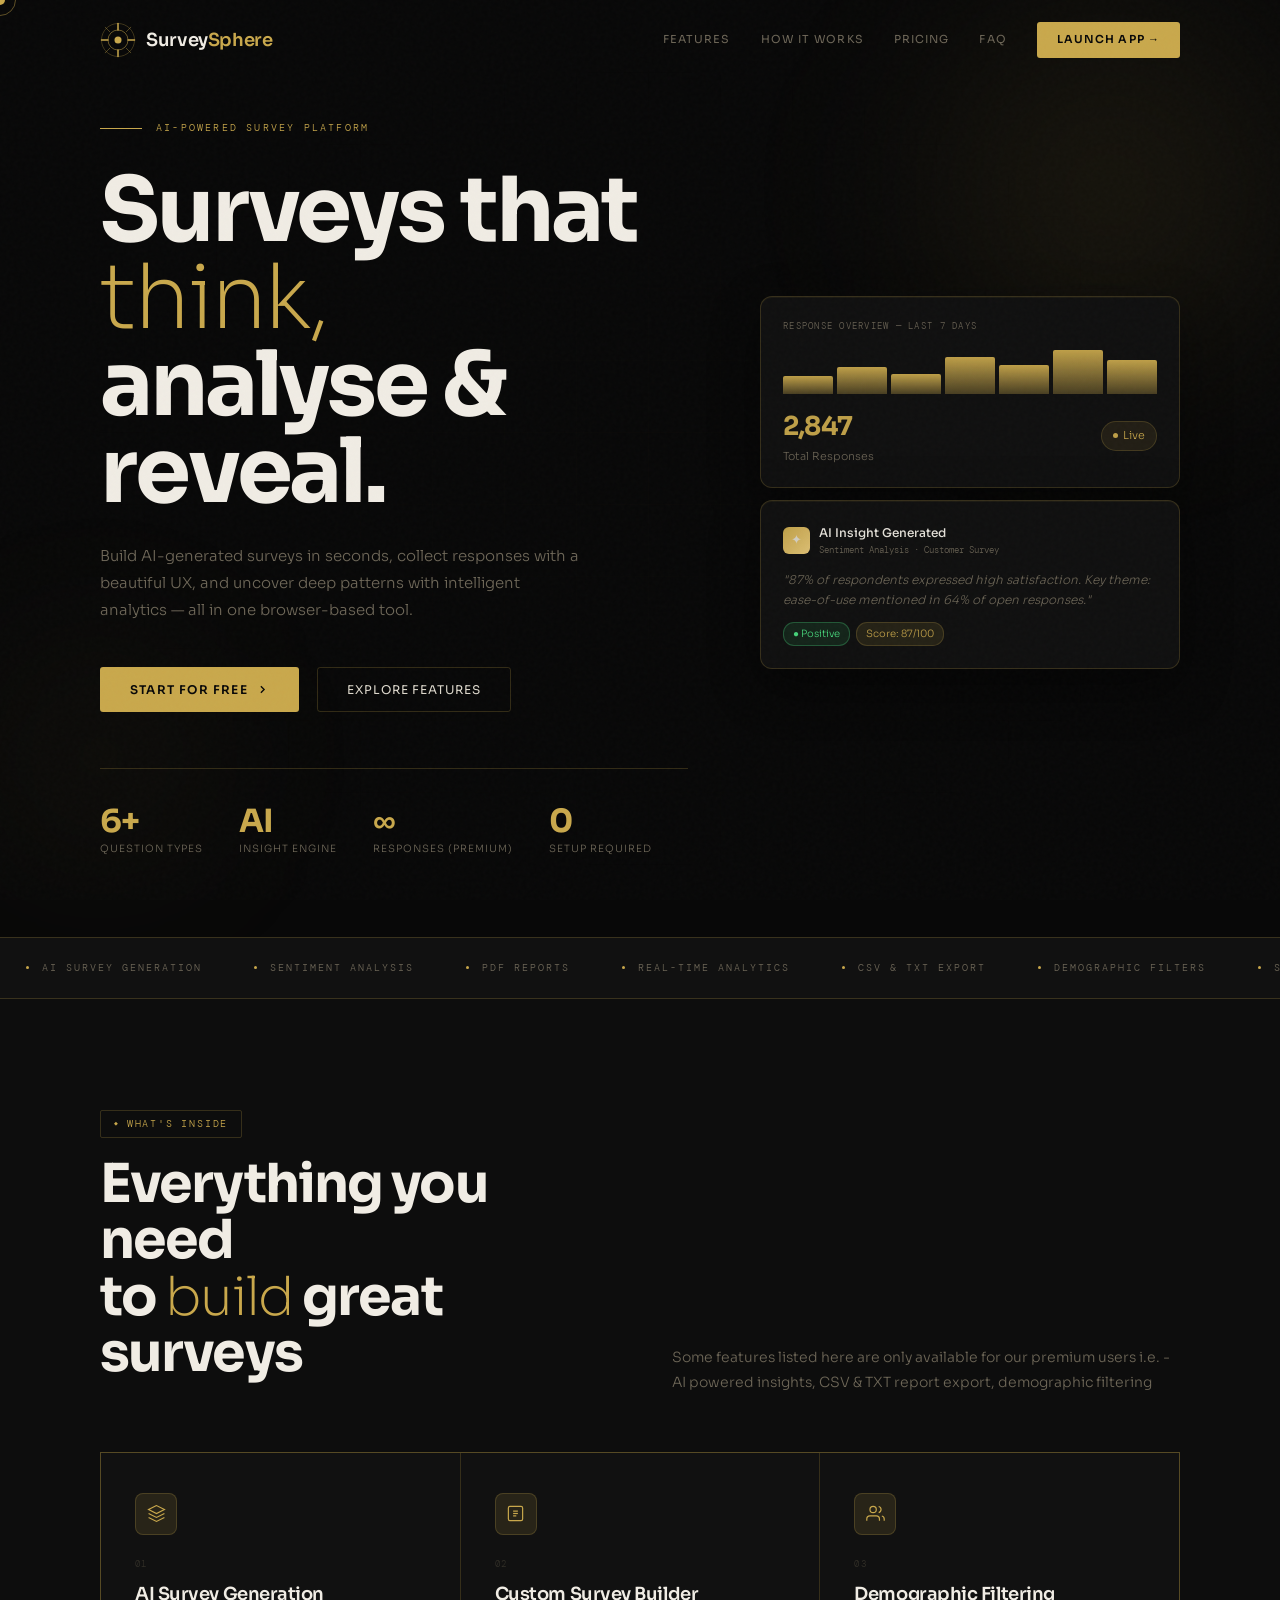
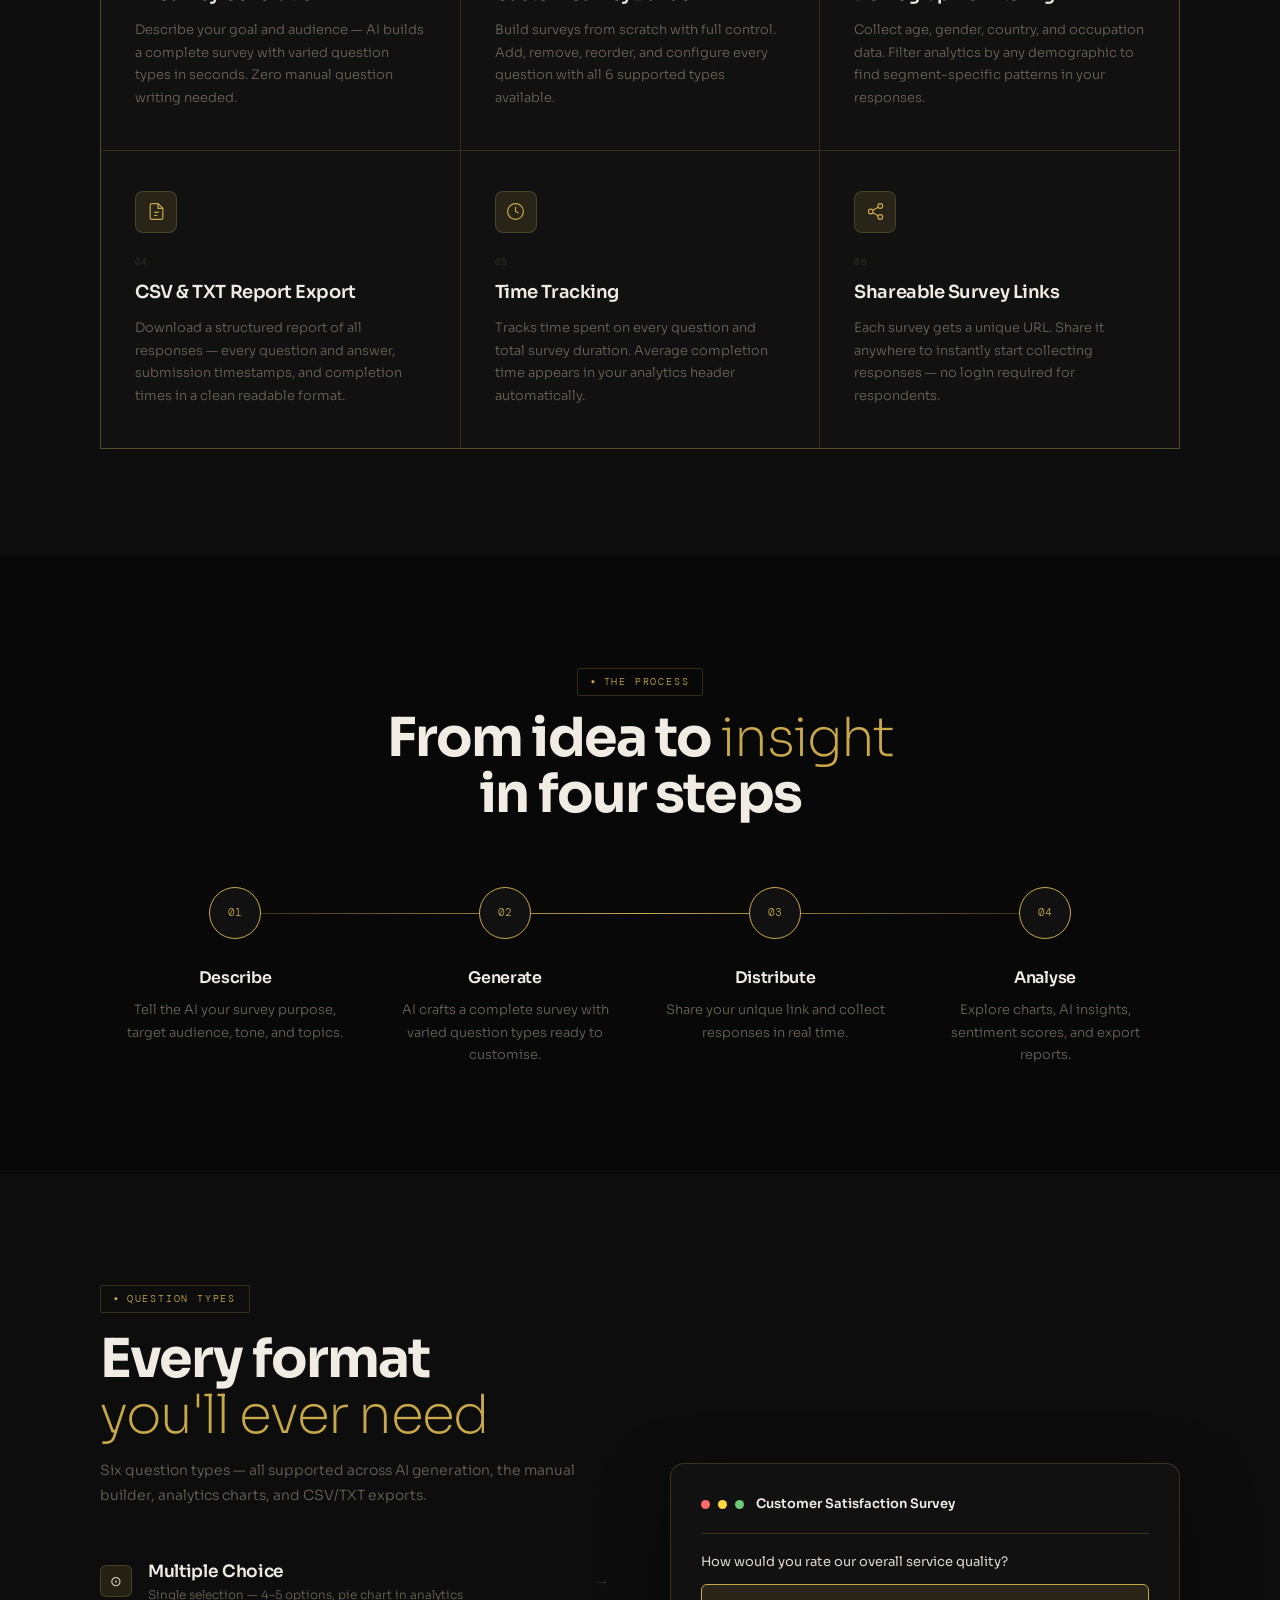
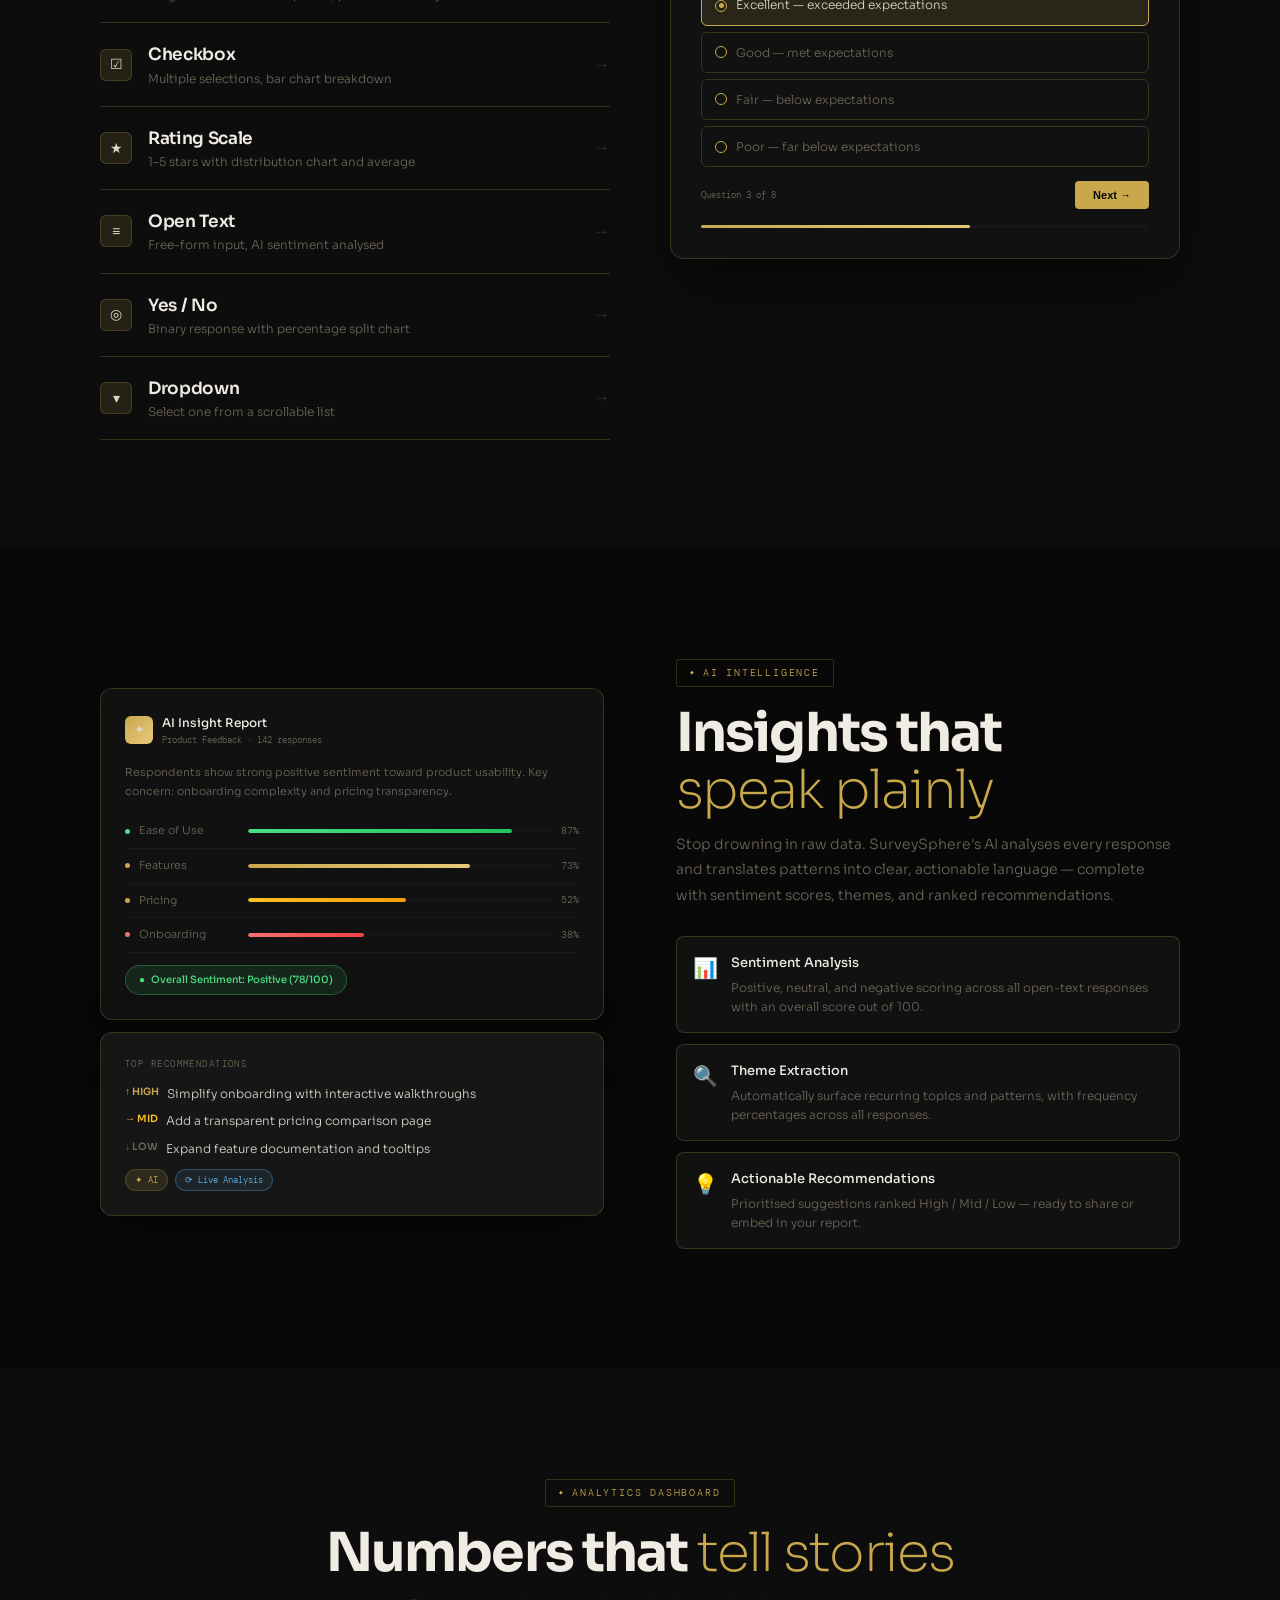
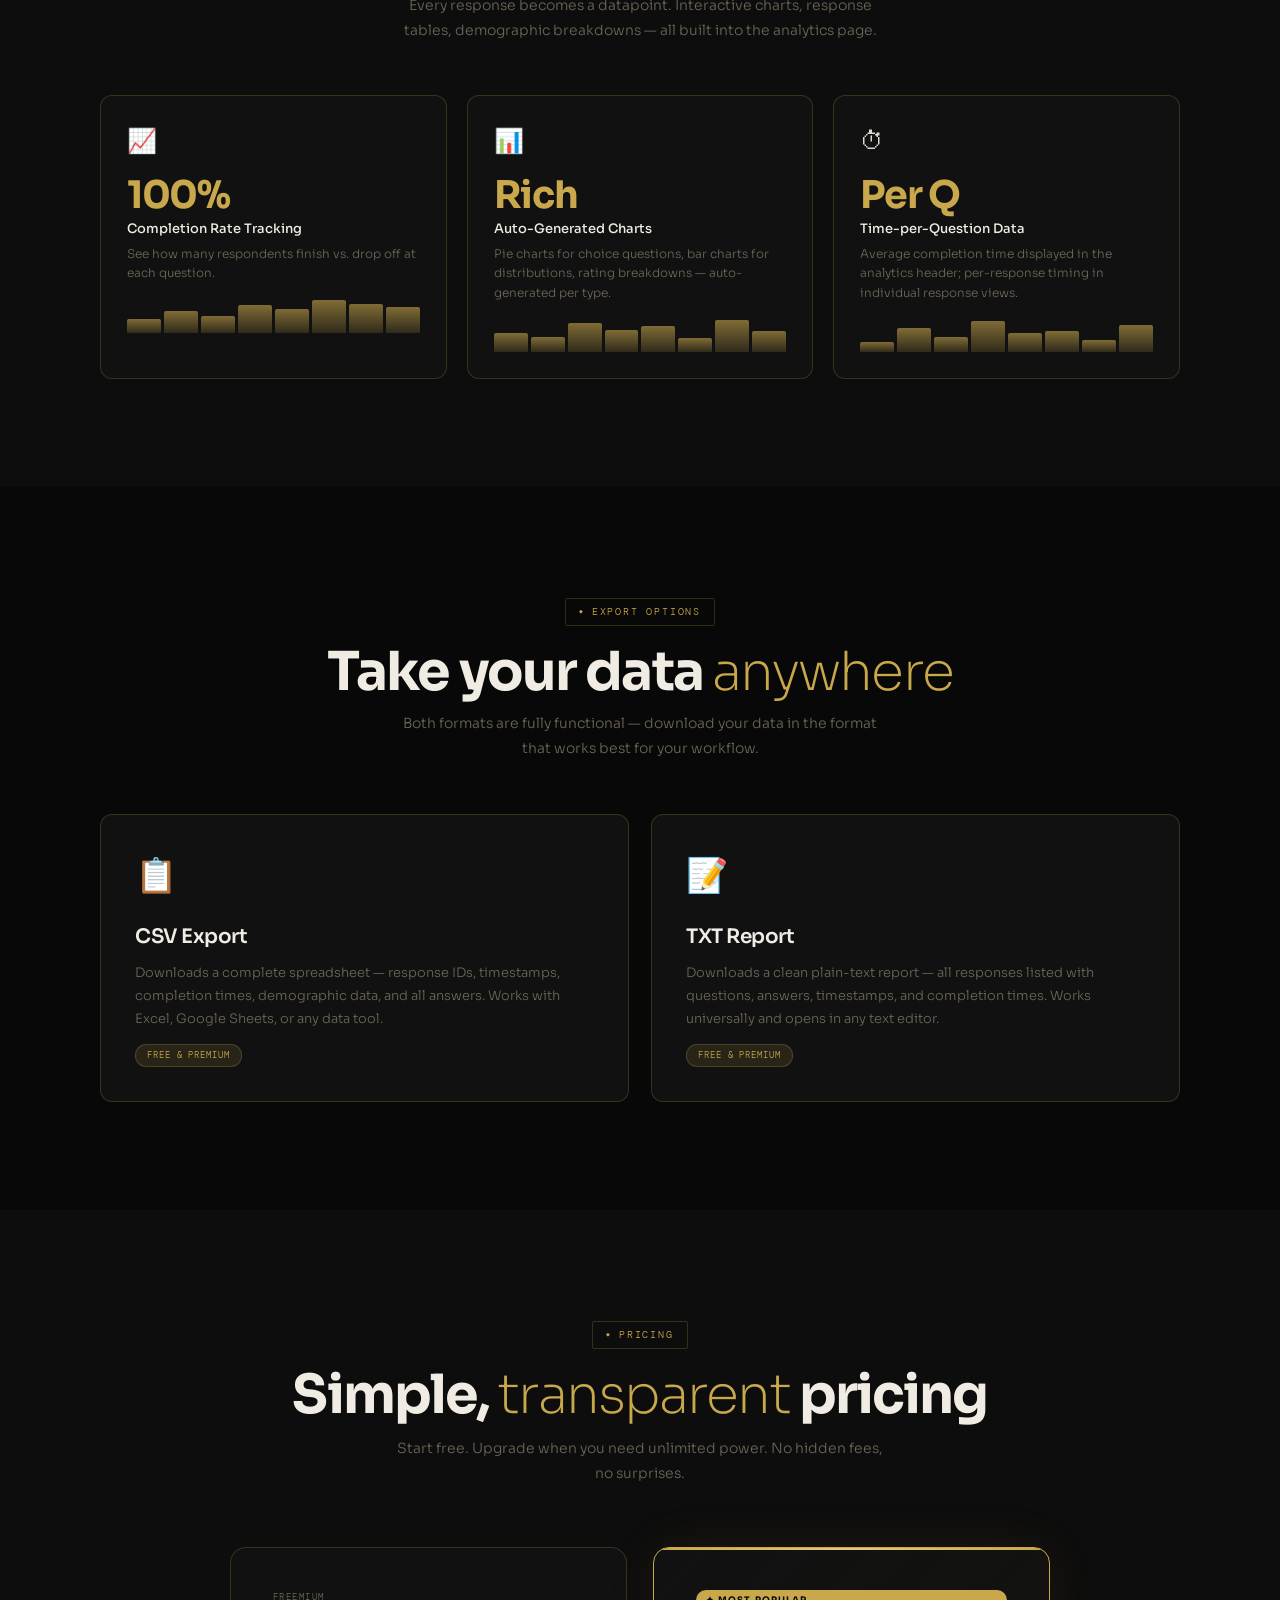
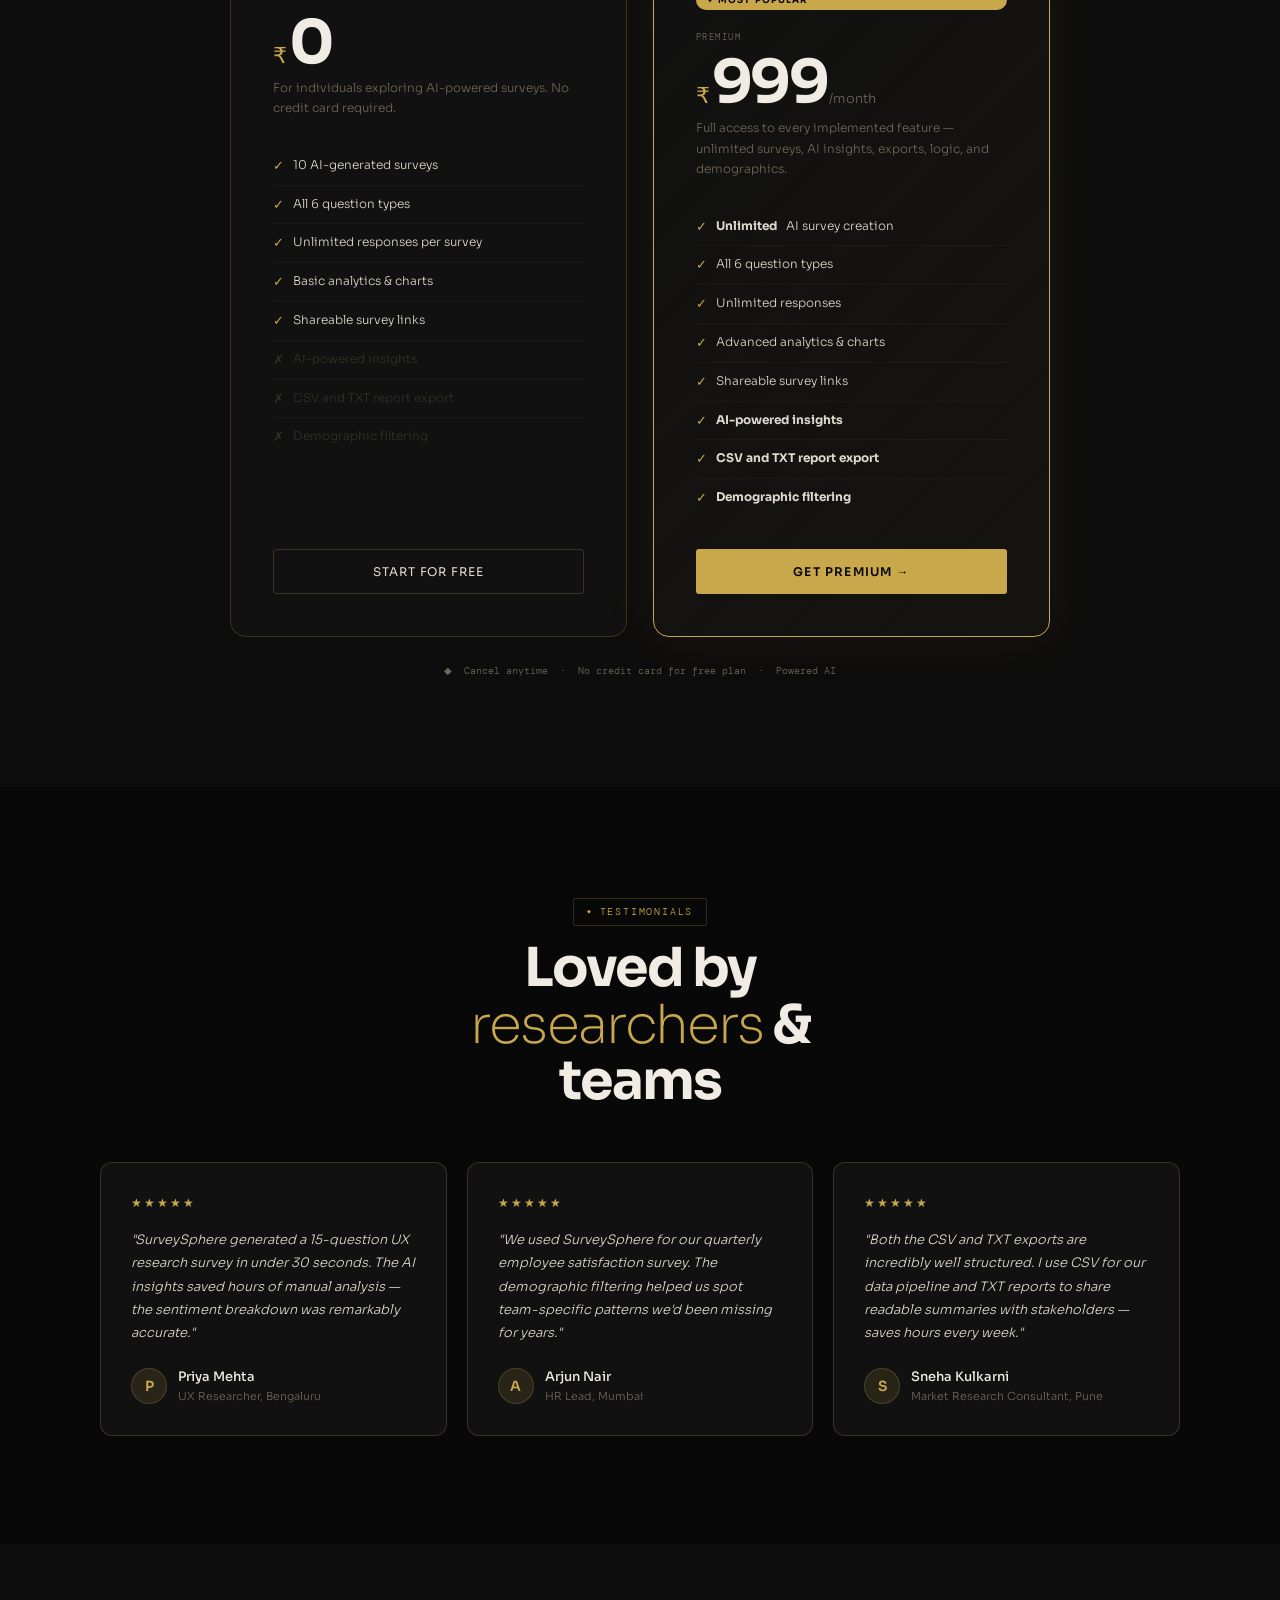
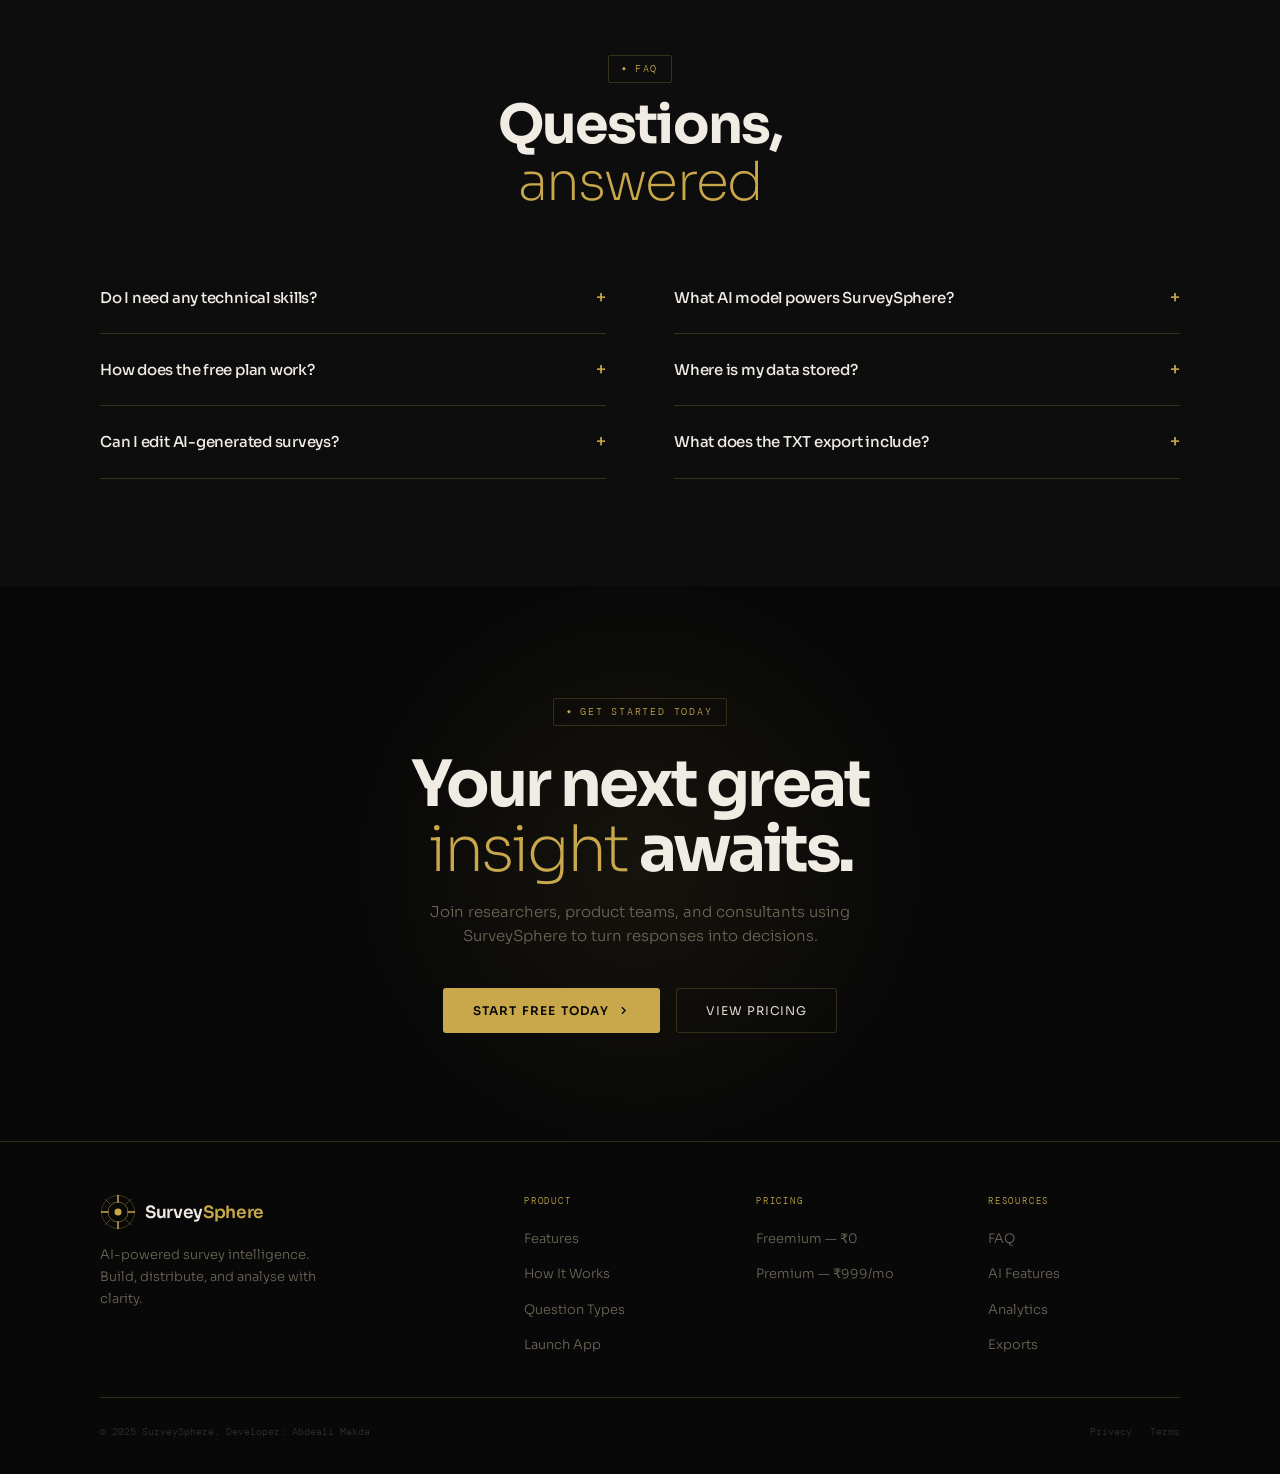
==== commit 71fa5a13: "landing page updated" ====
--- a/landing.html
+++ b/landing.html
@@ -449,7 +449,7 @@
       <div class="fc reveal d1">
         <div class="fc-icon"><svg width="19" height="19" viewBox="0 0 24 24" fill="none" stroke="currentColor" stroke-width="1.5"><path d="M12 2L2 7l10 5 10-5-10-5z"/><path d="M2 17l10 5 10-5"/><path d="M2 12l10 5 10-5"/></svg></div>
         <div class="fc-num">01</div><h3 class="fc-title">AI Survey Generation</h3>
-        <p class="fc-desc">Describe your goal and audience — Google Gemini AI builds a complete survey with varied question types in seconds. Zero manual question writing needed.</p>
+        <p class="fc-desc">Describe your goal and audience — AI builds a complete survey with varied question types in seconds. Zero manual question writing needed.</p>
       </div>
       <div class="fc reveal d2">
         <div class="fc-icon"><svg width="19" height="19" viewBox="0 0 24 24" fill="none" stroke="currentColor" stroke-width="1.5"><rect x="3" y="3" width="18" height="18" rx="2"/><line x1="9" y1="9" x2="15" y2="9"/><line x1="9" y1="12" x2="15" y2="12"/><line x1="9" y1="15" x2="13" y2="15"/></svg></div>
@@ -548,7 +548,7 @@
             <div style="display:flex;gap:8px;align-items:flex-start;font-size:12px;color:var(--text)"><span style="color:#fbbf24;flex-shrink:0;font-size:10px;font-weight:600">→ MID</span>Add a transparent pricing comparison page</div>
             <div style="display:flex;gap:8px;align-items:flex-start;font-size:12px;color:var(--text)"><span style="color:var(--text-muted);flex-shrink:0;font-size:10px;font-weight:600">↓ LOW</span>Expand feature documentation and tooltips</div>
           </div>
-          <div class="ab-row"><span class="ab ab-y">✦ Gemini AI</span><span class="ab ab-b">⟳ Live Analysis</span></div>
+          <div class="ab-row"><span class="ab ab-y">✦ AI</span><span class="ab ab-b">⟳ Live Analysis</span></div>
         </div>
       </div>
       <div>
@@ -637,7 +637,7 @@
         <a href="index.html" class="btn-p">Get Premium →</a>
       </div>
     </div>
-    <p class="pr-note reveal d3">◆ &nbsp;Cancel anytime &nbsp;·&nbsp; No credit card for free plan &nbsp;·&nbsp; Powered by Google Gemini AI</p>
+    <p class="pr-note reveal d3">◆ &nbsp;Cancel anytime &nbsp;·&nbsp; No credit card for free plan &nbsp;·&nbsp; Powered AI</p>
   </div>
 </section>
 
@@ -661,9 +661,9 @@
     <h2 class="st reveal d1" style="text-align:center;max-width:400px;margin:14px auto 0">Questions, <em>answered</em></h2>
     <div class="faqg">
       <div class="fi reveal d1"><div class="fq">Do I need any technical skills?<span class="fqic">+</span></div><div class="fa">Not at all. SurveySphere runs entirely in your browser — open index.html and you're ready. No installation, no server, no configuration needed.</div></div>
-      <div class="fi reveal d2"><div class="fq">What AI model powers SurveySphere?<span class="fqic">+</span></div><div class="fa">Google Gemini via the Gemini API. You need a free API key from Google AI Studio — it takes under 2 minutes to set up and is free with generous usage limits. Add it once in the Settings panel.</div></div>
+      <div class="fi reveal d2"><div class="fq">What AI model powers SurveySphere?<span class="fqic">+</span></div><div class="fa">Groq via the Groq API. You need a free API key from https://console.groq.com — it takes under 2 minutes to set up and is free with generous usage limits. Add it once in the Settings panel.</div></div>
       <div class="fi reveal d1"><div class="fq">How does the free plan work?<span class="fqic">+</span></div><div class="fa">The free plan gives you 10 AI-generated surveys with all 6 question types, unlimited responses, basic analytics, and CSV export. No credit card needed to get started.</div></div>
-      <div class="fi reveal d2"><div class="fq">Where is my data stored?<span class="fqic">+</span></div><div class="fa">All surveys and responses are stored locally in your browser's localStorage. Nothing is sent to any external server except Google Gemini for AI generation. Your data stays with you.</div></div>
+      <div class="fi reveal d2"><div class="fq">Where is my data stored?<span class="fqic">+</span></div><div class="fa">All surveys and responses are stored locally in your browser's localStorage. Nothing is sent to any external server except for AI generation. Your data stays with you.</div></div>
       <div class="fi reveal d1"><div class="fq">Can I edit AI-generated surveys?<span class="fqic">+</span></div><div class="fa">Yes, absolutely. Every AI-generated survey is fully editable. Add questions, remove them, reorder, or change types — the AI output is just a starting point.</div></div>
       <div class="fi reveal d2"><div class="fq">What does the TXT export include?<span class="fqic">+</span></div><div class="fa">TXT reports include the survey title, export date, total responses, and every individual response with question text, answers, submission timestamp, and completion time — all in a clean plain-text format.</div></div>
     </div>
